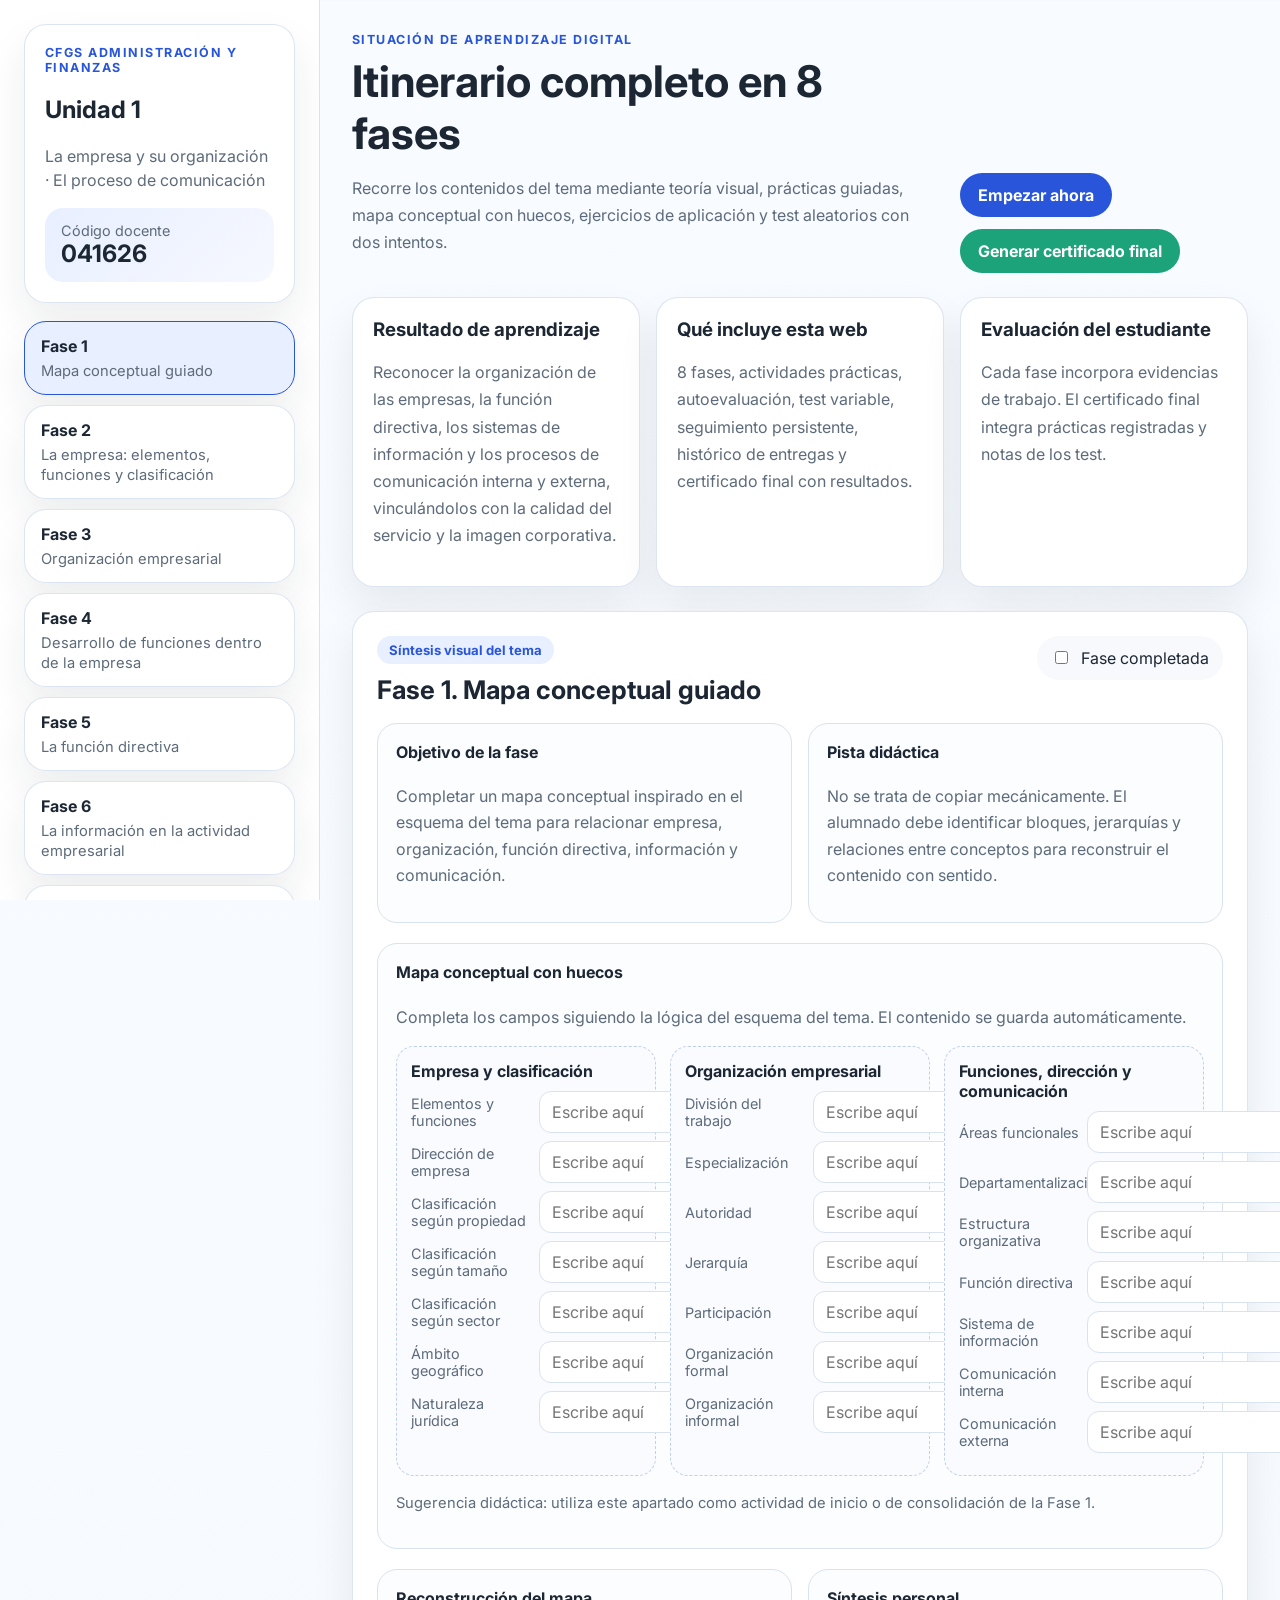
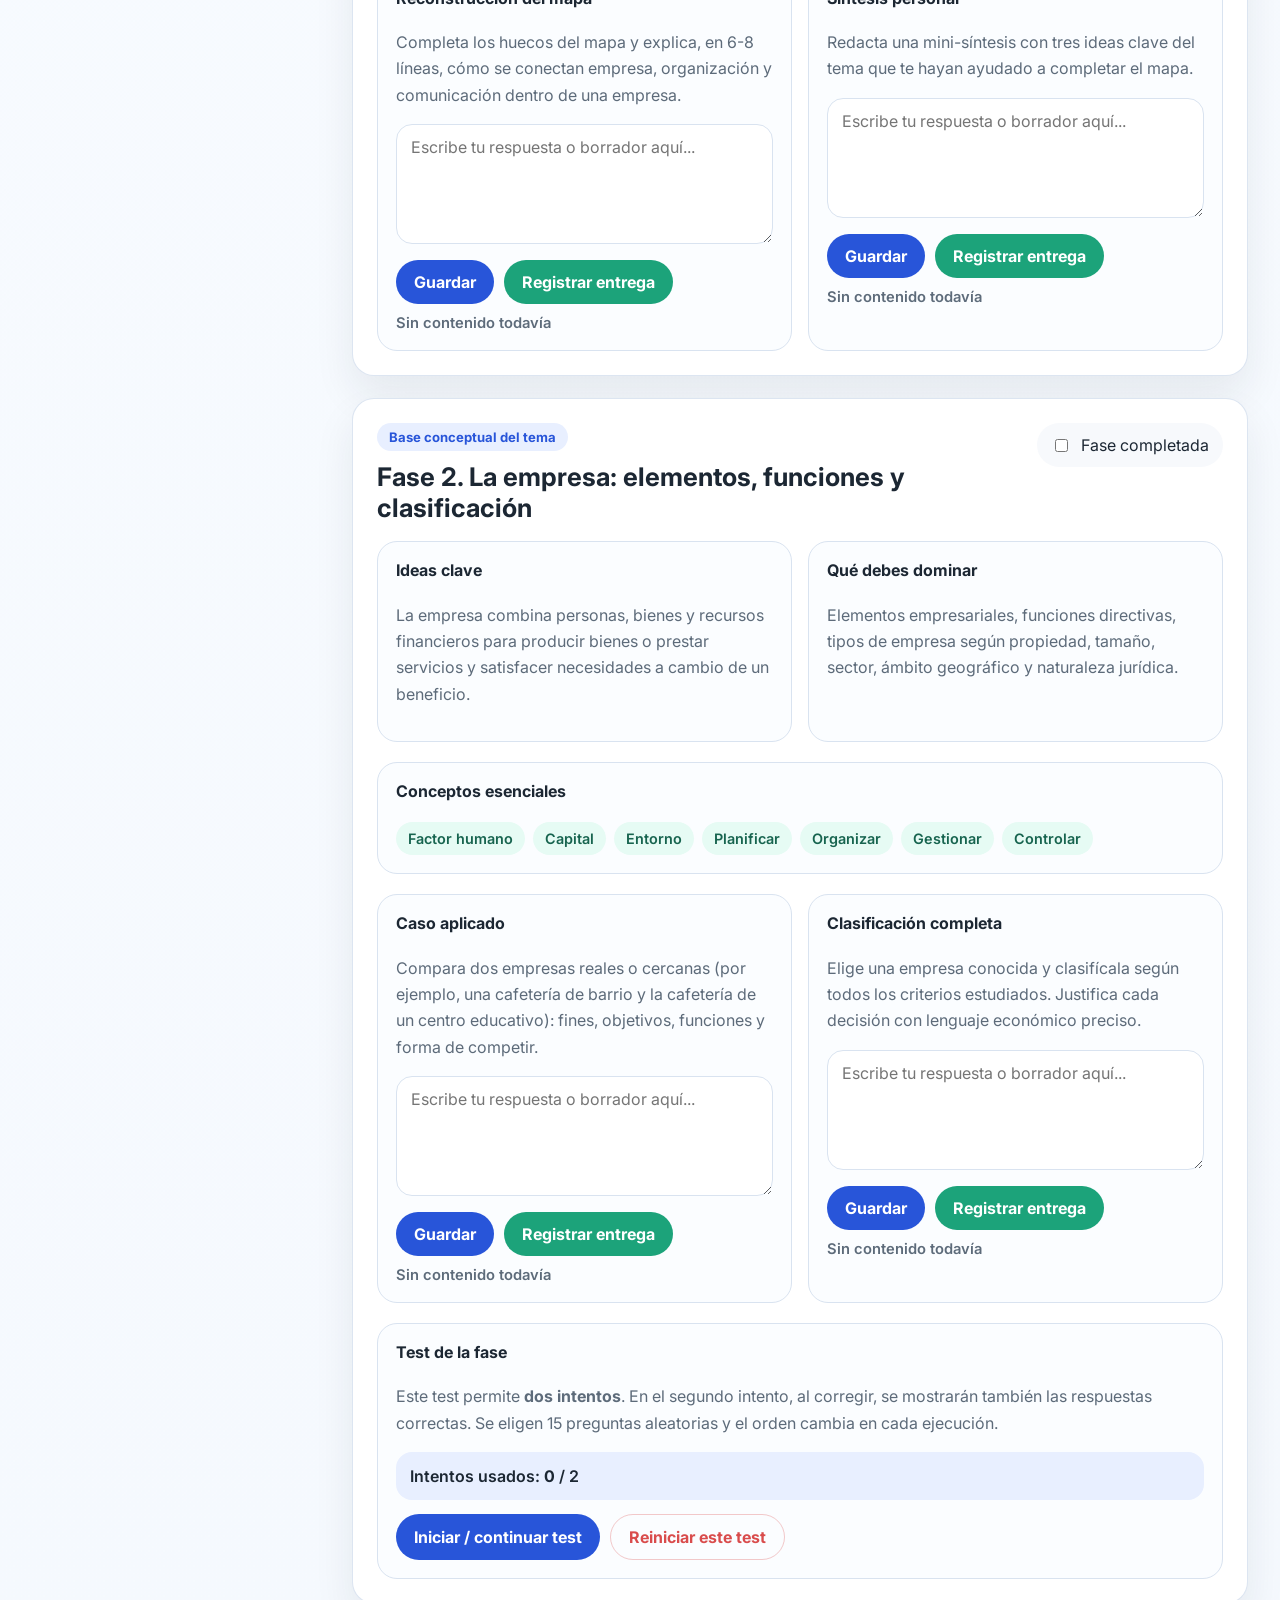
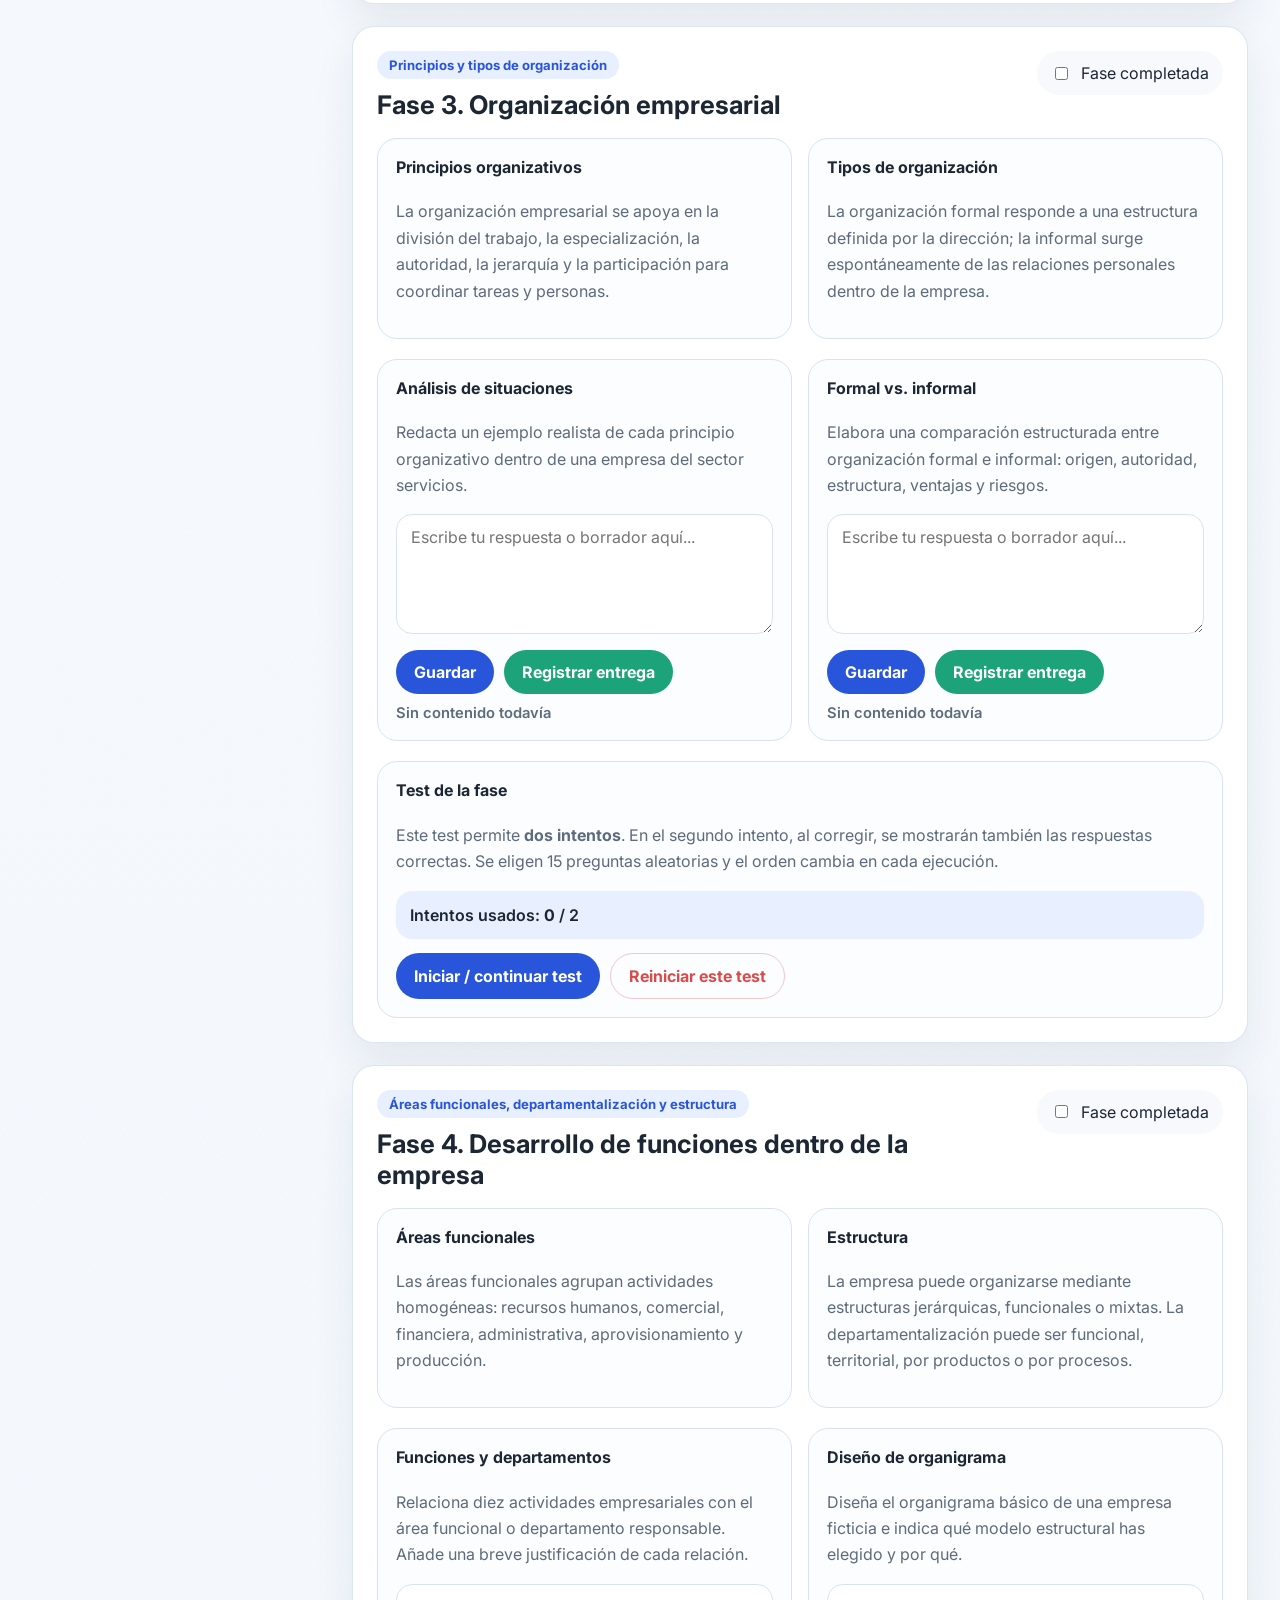
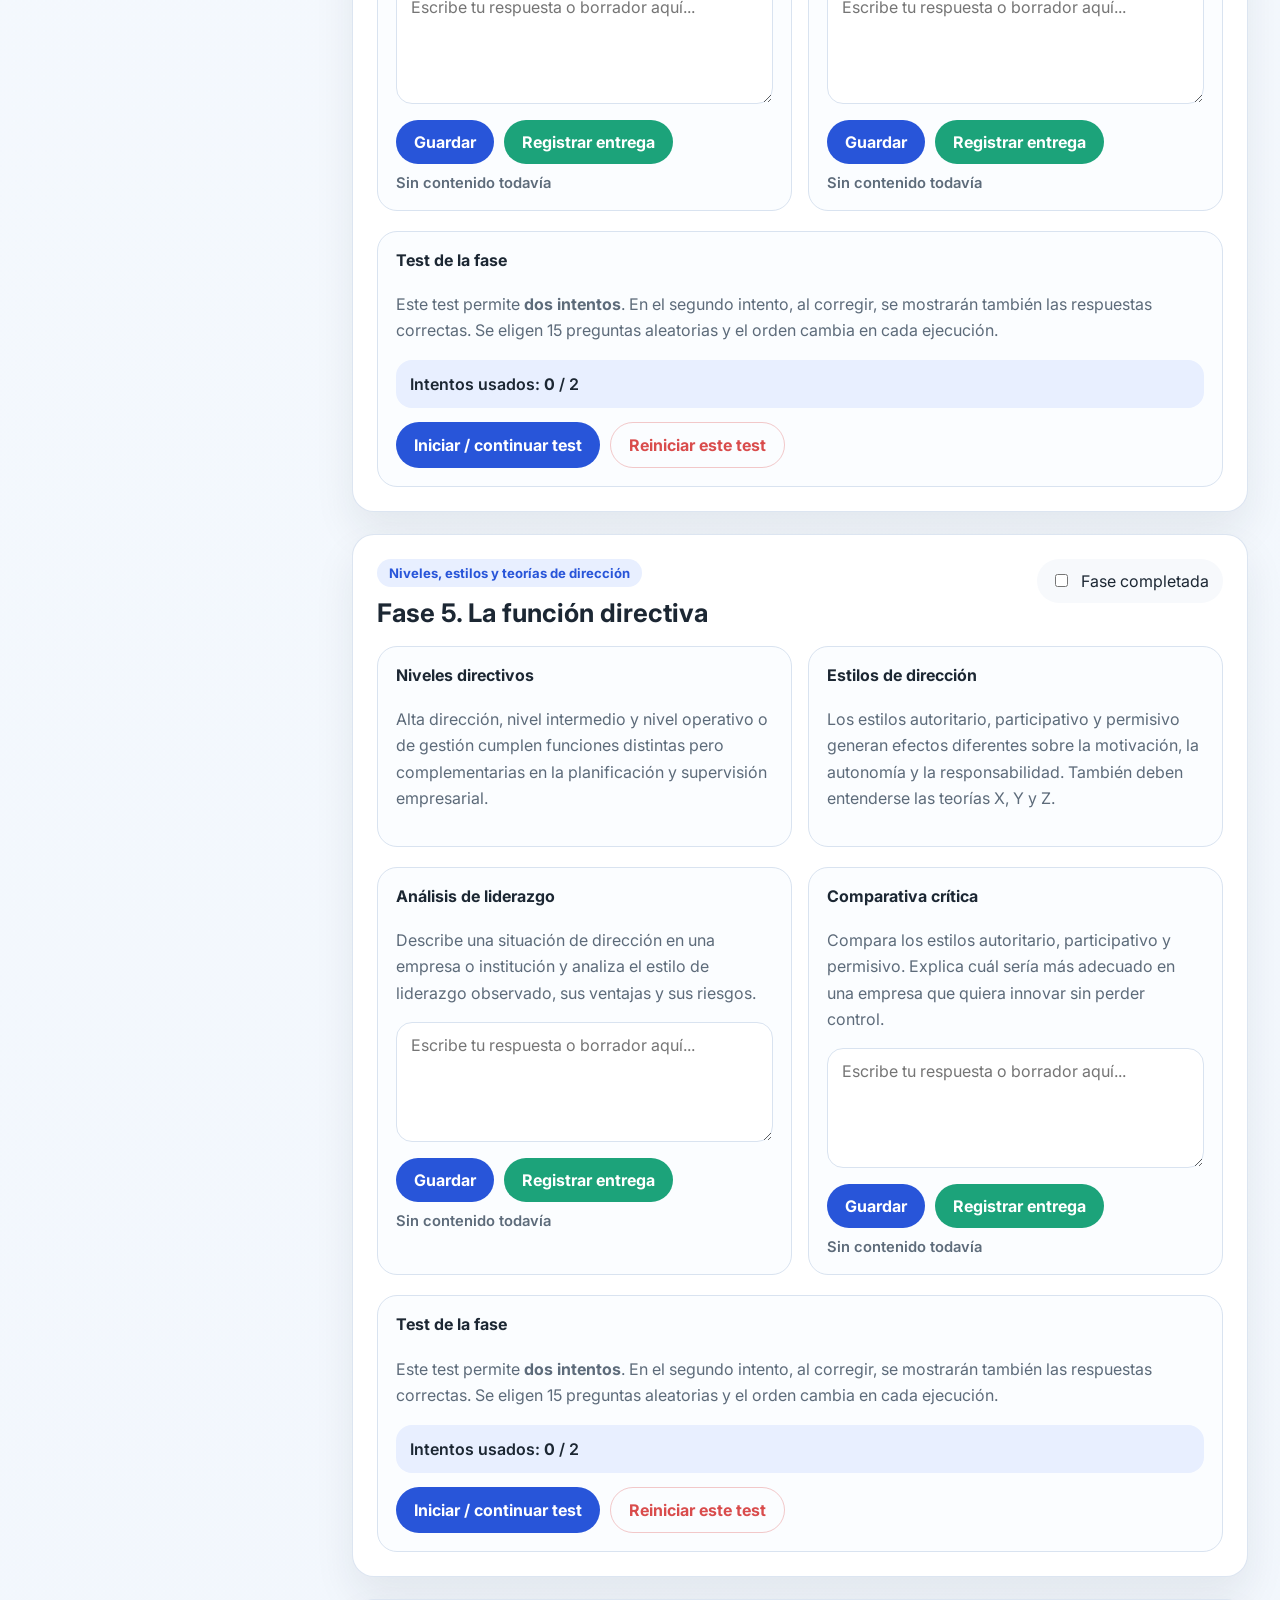
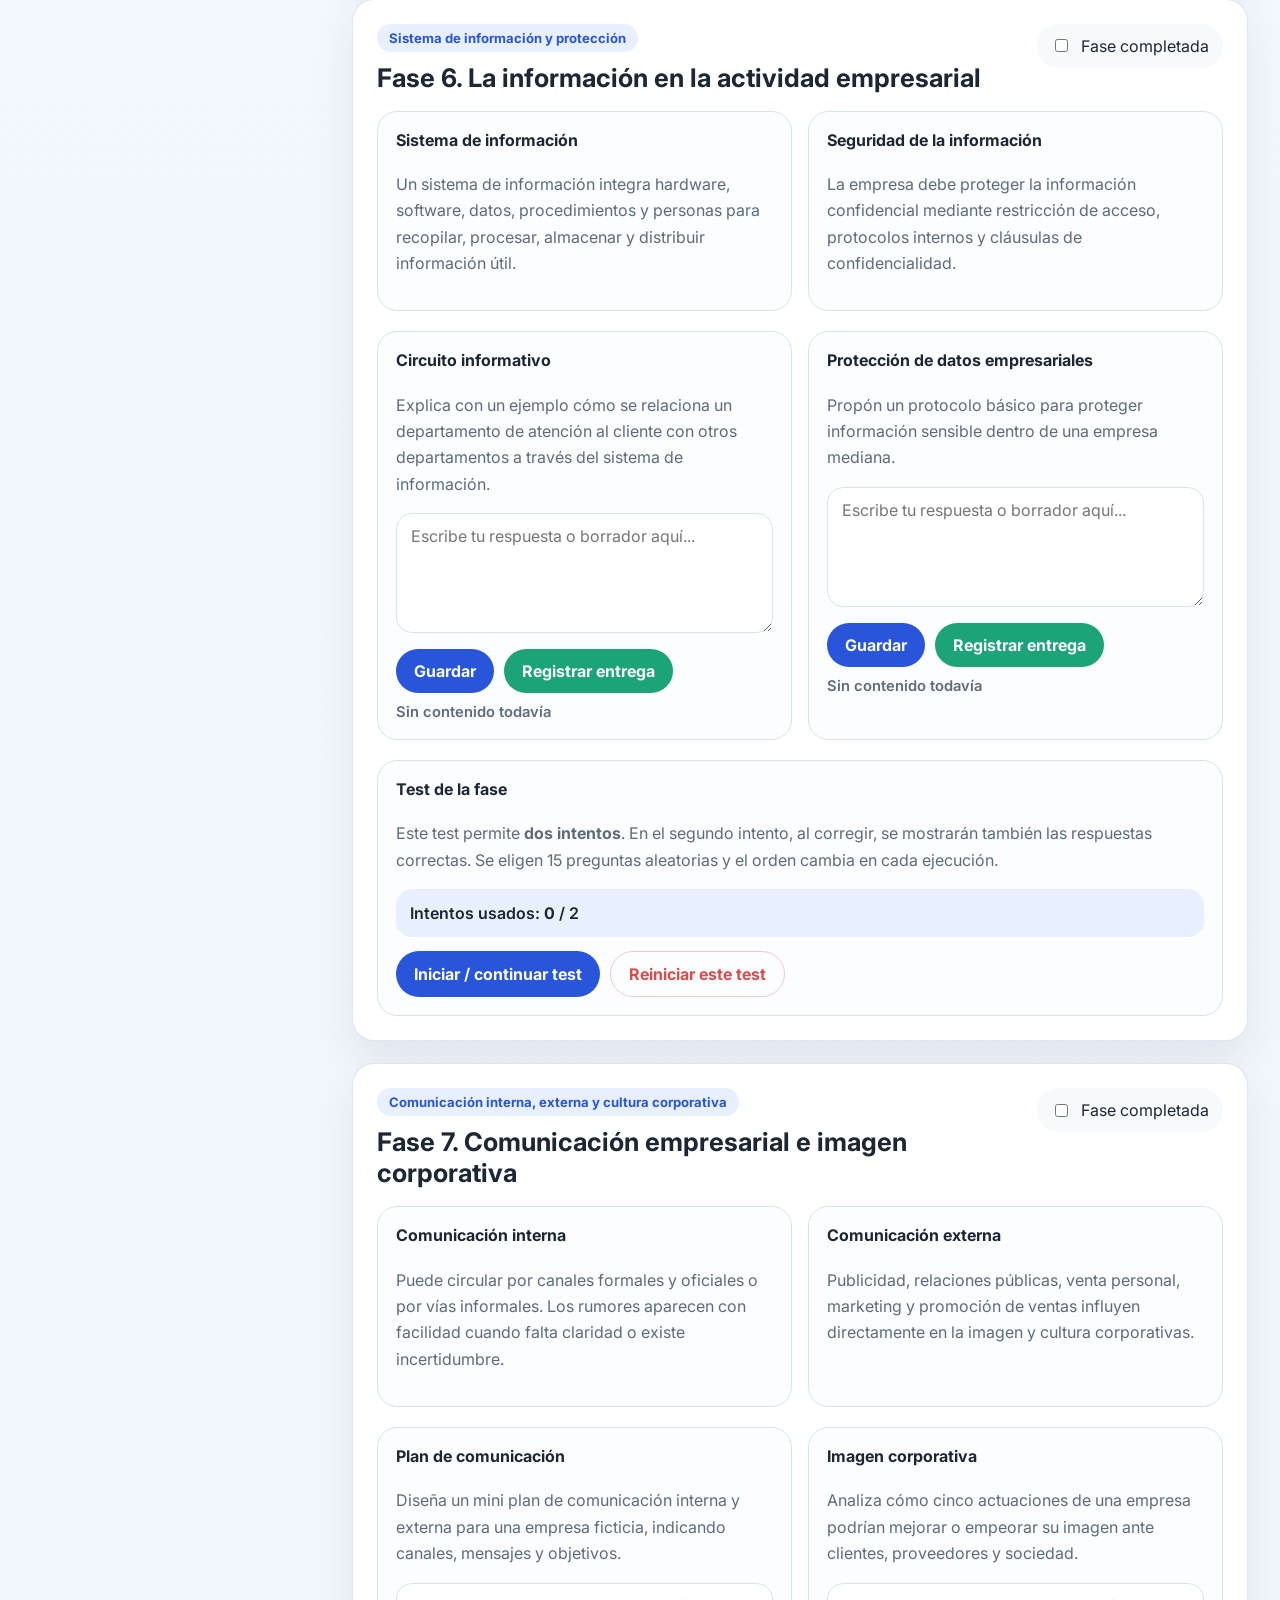
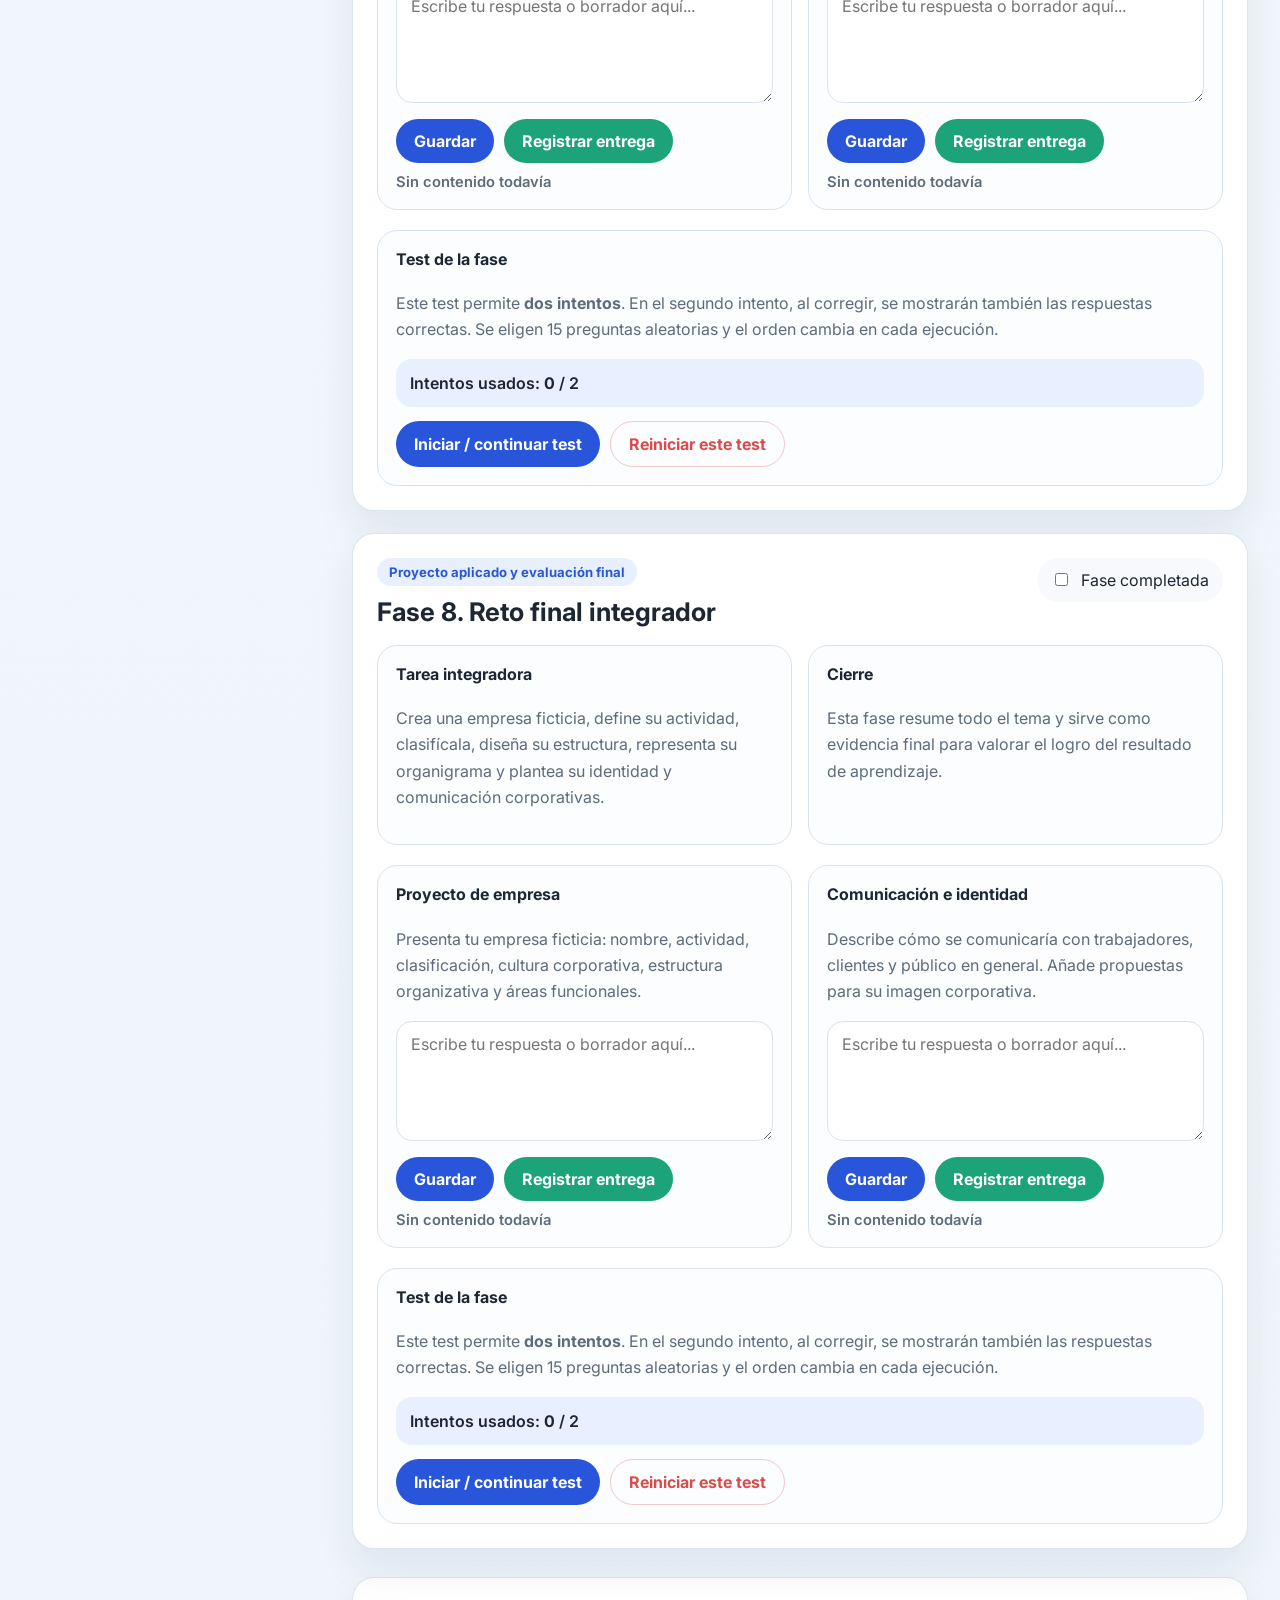
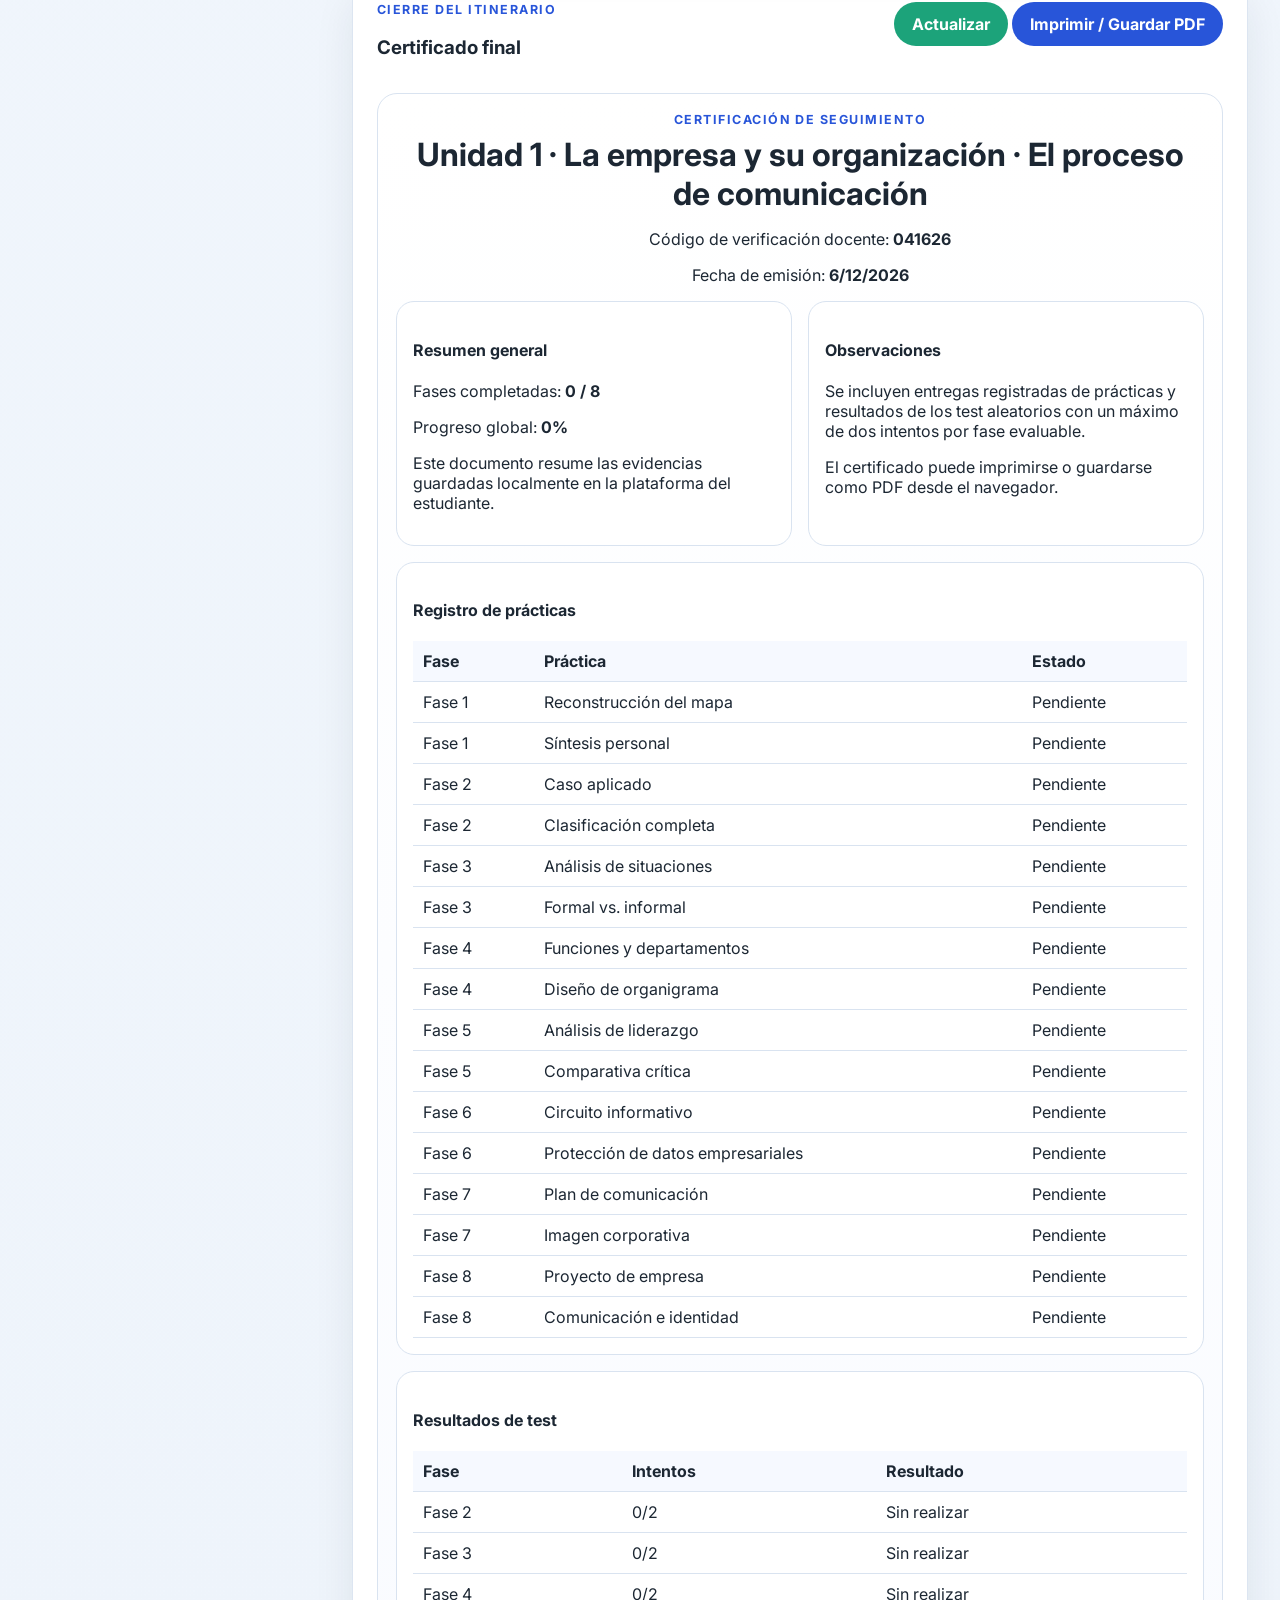
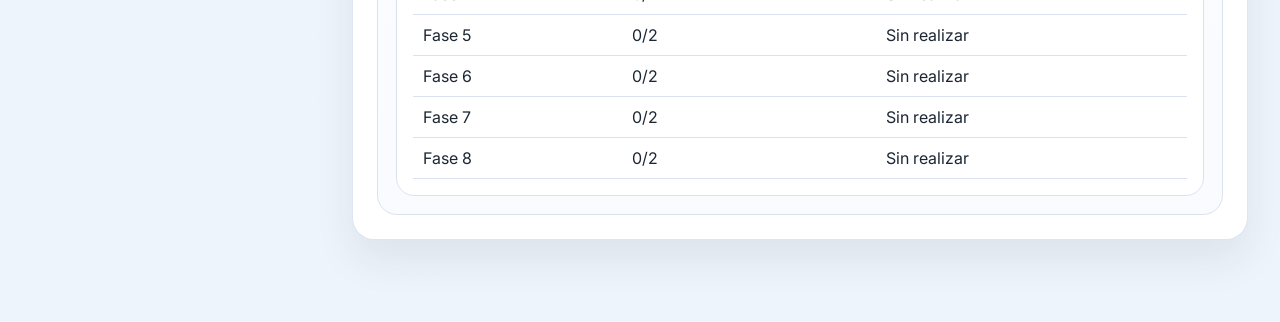
==== index.html @ bbf276c8 "Add files via upload" ====
<!DOCTYPE html>
<html lang="es">
<head>
  <meta charset="UTF-8" />
  <meta name="viewport" content="width=device-width, initial-scale=1.0" />
  <title>Unidad 1 · La empresa y su organización · El proceso de comunicación</title>
  <link rel="preconnect" href="https://fonts.googleapis.com">
  <link rel="preconnect" href="https://fonts.gstatic.com" crossorigin>
  <link href="https://fonts.googleapis.com/css2?family=Inter:wght@400;500;600;700;800&display=swap" rel="stylesheet">
  <link rel="stylesheet" href="styles.css" />
</head>
<body>
  <div class="app-shell">
    <aside class="sidebar">
      <div class="brand-card">
        <p class="eyebrow">CFGS Administración y Finanzas</p>
        <h1>Unidad 1</h1>
        <p class="brand-subtitle">La empresa y su organización · El proceso de comunicación</p>
        <div class="code-box">
          <span>Código docente</span>
          <strong id="teacherCode">041626</strong>
        </div>
      </div>

      <nav class="phase-nav" id="phaseNav"></nav>

      <section class="mini-panel">
        <h3>Seguimiento</h3>
        <div class="progress-ring-wrap">
          <div class="progress-ring" id="globalProgressText">0%</div>
        </div>
        <p class="small">Tu progreso se guarda automáticamente aunque cierres la página.</p>
        <button class="ghost-btn" id="resetProgressBtn">Reiniciar progreso</button>
      </section>
    </aside>

    <main class="main-content">
      <header class="hero">
        <div>
          <p class="eyebrow">Situación de aprendizaje digital</p>
          <h2>Itinerario completo en 8 fases</h2>
          <p class="hero-text">
            Recorre los contenidos del tema mediante teoría visual, prácticas guiadas, mapa conceptual con huecos,
            ejercicios de aplicación y test aleatorios con dos intentos.
          </p>
        </div>
        <div class="hero-actions">
          <button class="primary-btn" data-scroll="fase-1">Empezar ahora</button>
          <button class="secondary-btn" id="certificateBtn">Generar certificado final</button>
        </div>
      </header>

      <section class="info-grid">
        <article class="info-card">
          <h3>Resultado de aprendizaje</h3>
          <p>
            Reconocer la organización de las empresas, la función directiva, los sistemas de información y los procesos
            de comunicación interna y externa, vinculándolos con la calidad del servicio y la imagen corporativa.
          </p>
        </article>
        <article class="info-card">
          <h3>Qué incluye esta web</h3>
          <p>
            8 fases, actividades prácticas, autoevaluación, test variable, seguimiento persistente, histórico de entregas y
            certificado final con resultados.
          </p>
        </article>
        <article class="info-card">
          <h3>Evaluación del estudiante</h3>
          <p>
            Cada fase incorpora evidencias de trabajo. El certificado final integra prácticas registradas y notas de los test.
          </p>
        </article>
      </section>

      <div id="phasesContainer"></div>

      <section class="certificate-panel" id="certificatePanel">
        <div class="panel-head">
          <div>
            <p class="eyebrow">Cierre del itinerario</p>
            <h3>Certificado final</h3>
          </div>
          <div class="panel-actions">
            <button class="secondary-btn" id="refreshCertificateBtn">Actualizar</button>
            <button class="primary-btn" id="printCertificateBtn">Imprimir / Guardar PDF</button>
          </div>
        </div>
        <div class="certificate-sheet" id="certificateSheet"></div>
      </section>
    </main>
  </div>

  <template id="phaseTemplate">
    <section class="phase-section">
      <div class="phase-header">
        <div>
          <p class="phase-kicker"></p>
          <h3></h3>
        </div>
        <label class="check-chip">
          <input type="checkbox" class="phase-complete-checkbox" />
          <span>Fase completada</span>
        </label>
      </div>
      <div class="phase-body"></div>
    </section>
  </template>

  <script src="data.js"></script>
  <script src="script.js"></script>
</body>
</html>
---- styles.css ----
:root {
  --bg: #f4f7fb;
  --surface: #ffffff;
  --surface-2: #eef4ff;
  --text: #1c2733;
  --muted: #5d6b7a;
  --line: #d9e3f0;
  --primary: #2855d9;
  --primary-soft: #e8efff;
  --accent: #1ca37a;
  --accent-soft: #e6fbf4;
  --warning: #f0a43a;
  --danger: #d94c4c;
  --shadow: 0 20px 40px rgba(28, 39, 51, 0.08);
  --radius: 22px;
}

* { box-sizing: border-box; }
html { scroll-behavior: smooth; }
body {
  margin: 0;
  font-family: 'Inter', system-ui, sans-serif;
  background: linear-gradient(180deg, #f8fbff 0%, #eef4fb 100%);
  color: var(--text);
}
button, input, textarea, select { font: inherit; }

.app-shell {
  display: grid;
  grid-template-columns: 320px minmax(0, 1fr);
  min-height: 100vh;
}

.sidebar {
  position: sticky;
  top: 0;
  height: 100vh;
  overflow: auto;
  padding: 24px;
  border-right: 1px solid var(--line);
  background: rgba(255,255,255,0.9);
  backdrop-filter: blur(14px);
}

.brand-card, .mini-panel, .phase-link, .info-card, .phase-section, .certificate-panel {
  background: var(--surface);
  border: 1px solid rgba(217,227,240,0.9);
  border-radius: var(--radius);
  box-shadow: var(--shadow);
}

.brand-card, .mini-panel { padding: 20px; }
.brand-subtitle { color: var(--muted); line-height: 1.5; }
.eyebrow {
  margin: 0 0 8px;
  font-size: .78rem;
  text-transform: uppercase;
  letter-spacing: .12em;
  font-weight: 700;
  color: var(--primary);
}
.code-box {
  margin-top: 16px;
  padding: 14px 16px;
  border-radius: 18px;
  background: linear-gradient(135deg, var(--primary-soft), #f6f8ff);
}
.code-box span { display: block; color: var(--muted); font-size: .9rem; }
.code-box strong { font-size: 1.5rem; }

.phase-nav { margin: 18px 0; display: grid; gap: 10px; }
.phase-link {
  display: block;
  text-decoration: none;
  color: inherit;
  padding: 14px 16px;
}
.phase-link strong { display: block; margin-bottom: 4px; }
.phase-link span { color: var(--muted); font-size: .92rem; }
.phase-link.active { border-color: var(--primary); background: var(--primary-soft); }
.phase-link.done { outline: 2px solid rgba(28,163,122,.25); }

.progress-ring-wrap { display: flex; justify-content: center; margin: 14px 0; }
.progress-ring {
  width: 116px;
  height: 116px;
  border-radius: 50%;
  display: grid;
  place-items: center;
  font-size: 1.45rem;
  font-weight: 800;
  color: var(--primary);
  background: conic-gradient(var(--primary) 0%, var(--primary-soft) 0%);
}
.small { color: var(--muted); font-size: .9rem; line-height: 1.5; }

.main-content { padding: 32px; }
.hero {
  display: flex;
  justify-content: space-between;
  gap: 24px;
  align-items: end;
  margin-bottom: 24px;
}
.hero h2 { font-size: clamp(2rem, 3.4vw, 3.25rem); margin: 0 0 12px; }
.hero-text { color: var(--muted); max-width: 780px; line-height: 1.7; }
.hero-actions { display: flex; gap: 12px; flex-wrap: wrap; }
.primary-btn, .secondary-btn, .ghost-btn {
  border: none;
  border-radius: 999px;
  padding: 12px 18px;
  cursor: pointer;
  font-weight: 700;
}
.primary-btn { background: var(--primary); color: white; }
.secondary-btn { background: var(--accent); color: white; }
.ghost-btn { background: transparent; color: var(--danger); border: 1px solid rgba(217,76,76,.3); }

.info-grid {
  display: grid;
  grid-template-columns: repeat(3, minmax(0,1fr));
  gap: 16px;
  margin-bottom: 24px;
}
.info-card { padding: 20px; }
.info-card h3 { margin-top: 0; }
.info-card p { color: var(--muted); line-height: 1.7; }

#phasesContainer { display: grid; gap: 22px; }
.phase-section { padding: 24px; scroll-margin-top: 20px; }
.phase-header {
  display: flex;
  justify-content: space-between;
  gap: 18px;
  align-items: start;
  margin-bottom: 18px;
}
.phase-kicker {
  display: inline-flex;
  margin: 0 0 10px;
  padding: 6px 12px;
  border-radius: 999px;
  background: var(--primary-soft);
  color: var(--primary);
  font-size: .82rem;
  font-weight: 700;
}
.phase-header h3 { margin: 0; font-size: 1.6rem; }
.check-chip {
  white-space: nowrap;
  display: inline-flex;
  align-items: center;
  gap: 10px;
  padding: 12px 14px;
  border-radius: 999px;
  background: #f7f9fc;
}
.phase-body { display: grid; gap: 20px; }

.card-grid { display: grid; grid-template-columns: repeat(2, minmax(0,1fr)); gap: 16px; }
.content-card, .task-card, .test-card, .map-card, .practice-status, .certificate-sheet {
  border: 1px solid var(--line);
  border-radius: 20px;
  padding: 18px;
  background: #fbfdff;
}
.content-card h4, .task-card h4, .test-card h4, .map-card h4 { margin-top: 0; }
.content-card p, .task-card p, .test-card p, .map-card p, .task-card li { color: var(--muted); line-height: 1.65; }
.task-card textarea, .student-input, .student-select {
  width: 100%;
  border: 1px solid var(--line);
  border-radius: 16px;
  padding: 12px 14px;
  background: white;
  min-height: 120px;
}
.task-card textarea.short { min-height: 70px; }
.student-input { min-height: auto; }
.inline-actions { display: flex; gap: 10px; flex-wrap: wrap; margin-top: 12px; }
.status-text { font-size: .92rem; font-weight: 600; }
.status-text.saved { color: var(--accent); }
.status-text.pending { color: var(--warning); }
.status-text.empty { color: var(--muted); }

.map-layout {
  display: grid;
  grid-template-columns: repeat(3, minmax(0,1fr));
  gap: 14px;
}
.map-column {
  border: 1px dashed #bfd0ea;
  border-radius: 18px;
  padding: 14px;
  background: #f9fbff;
}
.map-column h5 { margin: 0 0 10px; font-size: 1rem; }
.blank-row { display: flex; gap: 8px; margin-bottom: 8px; align-items: center; }
.blank-row label { min-width: 120px; font-size: .9rem; color: var(--muted); }
.blank-row input {
  flex: 1;
  border: 1px solid var(--line);
  border-radius: 12px;
  padding: 10px 12px;
}
.map-note { font-size: .92rem; color: var(--muted); }

.badge-list { display: flex; gap: 8px; flex-wrap: wrap; }
.badge {
  display: inline-flex;
  padding: 8px 12px;
  border-radius: 999px;
  background: var(--accent-soft);
  color: #17644f;
  font-weight: 600;
  font-size: .9rem;
}

.quiz-question {
  border-top: 1px solid var(--line);
  padding-top: 16px;
  margin-top: 16px;
}
.quiz-question:first-child { border-top: none; padding-top: 0; margin-top: 0; }
.quiz-options { display: grid; gap: 8px; margin-top: 10px; }
.quiz-option {
  display: flex;
  gap: 10px;
  align-items: start;
  padding: 12px;
  border-radius: 14px;
  background: white;
  border: 1px solid var(--line);
}
.quiz-option.correct-reveal { border-color: rgba(28,163,122,.5); background: var(--accent-soft); }
.quiz-option.user-wrong { border-color: rgba(217,76,76,.35); background: rgba(217,76,76,.06); }
.quiz-summary {
  padding: 14px;
  border-radius: 16px;
  background: var(--primary-soft);
  color: var(--text);
  font-weight: 600;
}

.practice-status-grid {
  display: grid;
  grid-template-columns: repeat(2, minmax(0,1fr));
  gap: 16px;
}
.practice-status ul { padding-left: 18px; }

.panel-head {
  display: flex;
  justify-content: space-between;
  align-items: start;
  gap: 14px;
  margin-bottom: 16px;
}
.certificate-panel { padding: 24px; margin: 28px 0 50px; }
.certificate-sheet {
  background: linear-gradient(180deg, #fff 0%, #f9fbff 100%);
  min-height: 400px;
}
.certificate-title { text-align: center; margin-bottom: 14px; }
.certificate-title h2 { margin: 8px 0; font-size: 2rem; }
.certificate-grid { display: grid; grid-template-columns: repeat(2, minmax(0,1fr)); gap: 16px; }
.certificate-block { border: 1px solid var(--line); border-radius: 18px; padding: 16px; background: white; }
.table-like { width: 100%; border-collapse: collapse; }
.table-like td, .table-like th { padding: 10px; border-bottom: 1px solid var(--line); text-align: left; }
.table-like th { background: #f6f9ff; }

@media (max-width: 1100px) {
  .app-shell { grid-template-columns: 1fr; }
  .sidebar { position: static; height: auto; border-right: none; border-bottom: 1px solid var(--line); }
  .info-grid, .card-grid, .map-layout, .practice-status-grid, .certificate-grid { grid-template-columns: 1fr; }
  .hero { flex-direction: column; align-items: start; }
}

@media print {
  body { background: white; }
  .sidebar, .hero, .info-grid, #phasesContainer, .panel-head { display: none !important; }
  .main-content { padding: 0; }
  .certificate-panel { border: none; box-shadow: none; margin: 0; padding: 0; }
  .certificate-sheet { border: none; box-shadow: none; }
}
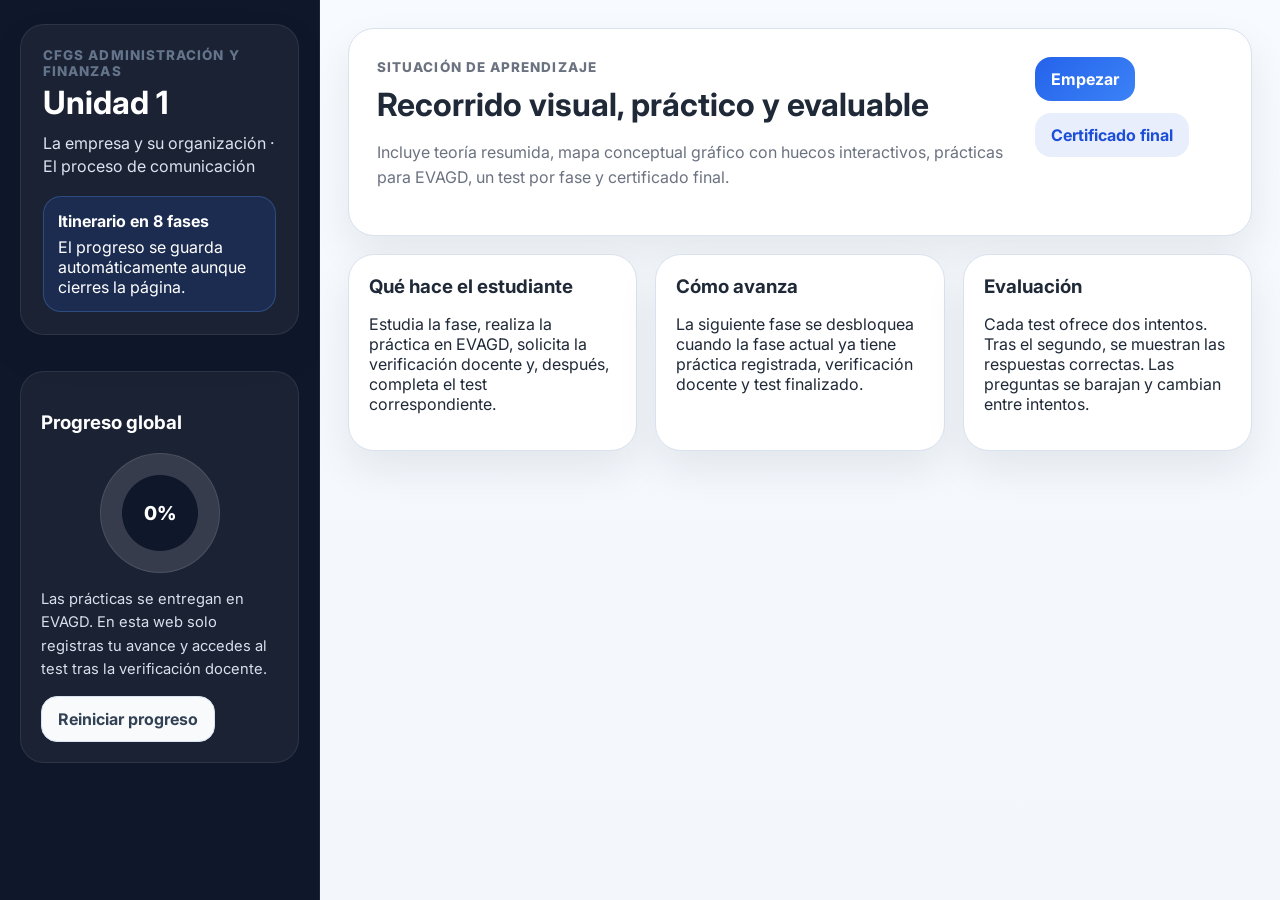
==== commit 5a09f6c4: "Add files via upload" ====
--- a/index.html
+++ b/index.html
@@ -1,113 +1,97 @@
 <!DOCTYPE html>
 <html lang="es">
 <head>
-  <meta charset="UTF-8" />
-  <meta name="viewport" content="width=device-width, initial-scale=1.0" />
-  <title>Unidad 1 · La empresa y su organización · El proceso de comunicación</title>
+  <meta charset="UTF-8">
+  <meta name="viewport" content="width=device-width, initial-scale=1.0">
+  <title>Unidad 1 · La empresa y su organización</title>
   <link rel="preconnect" href="https://fonts.googleapis.com">
   <link rel="preconnect" href="https://fonts.gstatic.com" crossorigin>
   <link href="https://fonts.googleapis.com/css2?family=Inter:wght@400;500;600;700;800&display=swap" rel="stylesheet">
-  <link rel="stylesheet" href="styles.css" />
+  <link rel="stylesheet" href="styles.css">
 </head>
 <body>
-  <div class="app-shell">
+  <div class="shell">
     <aside class="sidebar">
-      <div class="brand-card">
+      <div class="brand">
         <p class="eyebrow">CFGS Administración y Finanzas</p>
         <h1>Unidad 1</h1>
-        <p class="brand-subtitle">La empresa y su organización · El proceso de comunicación</p>
-        <div class="code-box">
-          <span>Código docente</span>
-          <strong id="teacherCode">041626</strong>
+        <p class="brand-sub">La empresa y su organización · El proceso de comunicación</p>
+        <div class="brand-note">
+          <strong>Itinerario en 8 fases</strong>
+          <span>El progreso se guarda automáticamente aunque cierres la página.</span>
         </div>
       </div>
 
-      <nav class="phase-nav" id="phaseNav"></nav>
+      <nav id="phaseNav" class="phase-nav"></nav>
 
-      <section class="mini-panel">
-        <h3>Seguimiento</h3>
-        <div class="progress-ring-wrap">
-          <div class="progress-ring" id="globalProgressText">0%</div>
-        </div>
-        <p class="small">Tu progreso se guarda automáticamente aunque cierres la página.</p>
-        <button class="ghost-btn" id="resetProgressBtn">Reiniciar progreso</button>
+      <section class="side-card">
+        <h3>Progreso global</h3>
+        <div class="big-progress" id="globalProgress">0%</div>
+        <p class="small">Las prácticas se entregan en EVAGD. En esta web solo registras tu avance y accedes al test tras la verificación docente.</p>
+        <button id="resetAll" class="ghost">Reiniciar progreso</button>
       </section>
     </aside>
 
-    <main class="main-content">
+    <main class="content">
       <header class="hero">
         <div>
-          <p class="eyebrow">Situación de aprendizaje digital</p>
-          <h2>Itinerario completo en 8 fases</h2>
-          <p class="hero-text">
-            Recorre los contenidos del tema mediante teoría visual, prácticas guiadas, mapa conceptual con huecos,
-            ejercicios de aplicación y test aleatorios con dos intentos.
-          </p>
+          <p class="eyebrow">Situación de aprendizaje</p>
+          <h2>Recorrido visual, práctico y evaluable</h2>
+          <p>Incluye teoría resumida, mapa conceptual gráfico con huecos interactivos, prácticas para EVAGD, un test por fase y certificado final.</p>
         </div>
         <div class="hero-actions">
-          <button class="primary-btn" data-scroll="fase-1">Empezar ahora</button>
-          <button class="secondary-btn" id="certificateBtn">Generar certificado final</button>
+          <button class="primary" data-scroll="#fase-1">Empezar</button>
+          <button class="secondary" id="showCertificate">Certificado final</button>
         </div>
       </header>
 
-      <section class="info-grid">
-        <article class="info-card">
-          <h3>Resultado de aprendizaje</h3>
-          <p>
-            Reconocer la organización de las empresas, la función directiva, los sistemas de información y los procesos
-            de comunicación interna y externa, vinculándolos con la calidad del servicio y la imagen corporativa.
-          </p>
+      <section class="summary-grid">
+        <article class="summary-card">
+          <h3>Qué hace el estudiante</h3>
+          <p>Estudia la fase, realiza la práctica en EVAGD, solicita la verificación docente y, después, completa el test correspondiente.</p>
         </article>
-        <article class="info-card">
-          <h3>Qué incluye esta web</h3>
-          <p>
-            8 fases, actividades prácticas, autoevaluación, test variable, seguimiento persistente, histórico de entregas y
-            certificado final con resultados.
-          </p>
+        <article class="summary-card">
+          <h3>Cómo avanza</h3>
+          <p>La siguiente fase se desbloquea cuando la fase actual ya tiene práctica registrada, verificación docente y test finalizado.</p>
         </article>
-        <article class="info-card">
-          <h3>Evaluación del estudiante</h3>
-          <p>
-            Cada fase incorpora evidencias de trabajo. El certificado final integra prácticas registradas y notas de los test.
-          </p>
+        <article class="summary-card">
+          <h3>Evaluación</h3>
+          <p>Cada test ofrece dos intentos. Tras el segundo, se muestran las respuestas correctas. Las preguntas se barajan y cambian entre intentos.</p>
         </article>
       </section>
 
       <div id="phasesContainer"></div>
 
-      <section class="certificate-panel" id="certificatePanel">
-        <div class="panel-head">
+      <section id="certificateSection" class="certificate hidden">
+        <div class="section-head">
           <div>
-            <p class="eyebrow">Cierre del itinerario</p>
-            <h3>Certificado final</h3>
+            <p class="eyebrow">Cierre de la unidad</p>
+            <h3>Certificado final del itinerario</h3>
           </div>
-          <div class="panel-actions">
-            <button class="secondary-btn" id="refreshCertificateBtn">Actualizar</button>
-            <button class="primary-btn" id="printCertificateBtn">Imprimir / Guardar PDF</button>
+          <div class="hero-actions">
+            <button class="secondary" id="refreshCertificate">Actualizar</button>
+            <button class="primary" id="printCertificate">Imprimir / Guardar PDF</button>
           </div>
         </div>
-        <div class="certificate-sheet" id="certificateSheet"></div>
+        <div id="certificateSheet" class="certificate-sheet"></div>
       </section>
     </main>
   </div>
 
-  <template id="phaseTemplate">
-    <section class="phase-section">
-      <div class="phase-header">
-        <div>
-          <p class="phase-kicker"></p>
-          <h3></h3>
-        </div>
-        <label class="check-chip">
-          <input type="checkbox" class="phase-complete-checkbox" />
-          <span>Fase completada</span>
-        </label>
+  <dialog id="verifyDialog">
+    <form method="dialog" class="dialog-card" id="verifyForm">
+      <h3>Verificación docente</h3>
+      <p>Introduce el código facilitado por el docente para desbloquear el test de esta fase. El código no se muestra en la web.</p>
+      <input type="password" id="teacherCodeInput" autocomplete="off" placeholder="Código de verificación">
+      <div class="dialog-actions">
+        <button value="cancel" class="ghost">Cancelar</button>
+        <button id="confirmVerify" value="default" class="primary">Verificar</button>
       </div>
-      <div class="phase-body"></div>
-    </section>
-  </template>
+      <p id="verifyMsg" class="verify-msg"></p>
+    </form>
+  </dialog>
 
-  <script src="data.js"></script>
+  <script src="app-data.js"></script>
   <script src="script.js"></script>
 </body>
 </html>
--- a/styles.css
+++ b/styles.css
@@ -1,284 +1,133 @@
-:root {
-  --bg: #f4f7fb;
-  --surface: #ffffff;
-  --surface-2: #eef4ff;
-  --text: #1c2733;
-  --muted: #5d6b7a;
-  --line: #d9e3f0;
-  --primary: #2855d9;
-  --primary-soft: #e8efff;
-  --accent: #1ca37a;
-  --accent-soft: #e6fbf4;
-  --warning: #f0a43a;
-  --danger: #d94c4c;
-  --shadow: 0 20px 40px rgba(28, 39, 51, 0.08);
-  --radius: 22px;
+
+:root{
+  --bg:#f4f7fb;
+  --panel:#ffffff;
+  --ink:#1f2937;
+  --muted:#6b7280;
+  --line:#d9e2ef;
+  --accent:#2563eb;
+  --accent-soft:#dbeafe;
+  --ok:#047857;
+  --warn:#d97706;
+  --pink:#ec4899;
+  --shadow:0 18px 40px rgba(15,23,42,.08);
 }
-
-* { box-sizing: border-box; }
-html { scroll-behavior: smooth; }
-body {
-  margin: 0;
-  font-family: 'Inter', system-ui, sans-serif;
-  background: linear-gradient(180deg, #f8fbff 0%, #eef4fb 100%);
-  color: var(--text);
+*{box-sizing:border-box}
+html{scroll-behavior:smooth}
+body{
+  margin:0;
+  font-family:Inter,system-ui,sans-serif;
+  background:linear-gradient(180deg,#f7fbff 0,#f3f6fb 100%);
+  color:var(--ink);
 }
-button, input, textarea, select { font: inherit; }
-
-.app-shell {
-  display: grid;
-  grid-template-columns: 320px minmax(0, 1fr);
-  min-height: 100vh;
+button,input,textarea{font:inherit}
+.shell{display:grid;grid-template-columns:320px 1fr;min-height:100vh}
+.sidebar{
+  position:sticky;top:0;height:100vh;overflow:auto;
+  background:#0f172a;color:#fff;padding:24px 20px;border-right:1px solid rgba(255,255,255,.06)
 }
-
-.sidebar {
-  position: sticky;
-  top: 0;
-  height: 100vh;
-  overflow: auto;
-  padding: 24px;
-  border-right: 1px solid var(--line);
-  background: rgba(255,255,255,0.9);
-  backdrop-filter: blur(14px);
+.brand{background:rgba(255,255,255,.05);border:1px solid rgba(255,255,255,.08);border-radius:24px;padding:22px;box-shadow:var(--shadow)}
+.brand h1{margin:4px 0 10px;font-size:2rem}
+.brand-sub{margin:0 0 18px;color:#dbe4f0;line-height:1.45}
+.brand-note{display:grid;gap:6px;background:rgba(37,99,235,.16);border:1px solid rgba(96,165,250,.26);border-radius:18px;padding:14px}
+.phase-nav{display:grid;gap:10px;margin:18px 0}
+.phase-link{
+  display:flex;gap:12px;align-items:flex-start;text-decoration:none;color:#e5edf8;
+  padding:12px 14px;border-radius:16px;border:1px solid rgba(255,255,255,.08);background:rgba(255,255,255,.03)
 }
-
-.brand-card, .mini-panel, .phase-link, .info-card, .phase-section, .certificate-panel {
-  background: var(--surface);
-  border: 1px solid rgba(217,227,240,0.9);
-  border-radius: var(--radius);
-  box-shadow: var(--shadow);
+.phase-link strong{display:block;font-size:.92rem}
+.phase-link span{font-size:.9rem;color:#cdd7e5}
+.phase-link.active{background:rgba(37,99,235,.24);border-color:rgba(96,165,250,.4)}
+.phase-link.done{box-shadow:inset 0 0 0 1px rgba(16,185,129,.45)}
+.side-card{margin-top:18px;background:rgba(255,255,255,.05);border:1px solid rgba(255,255,255,.08);border-radius:24px;padding:20px}
+.big-progress{
+  width:120px;height:120px;border-radius:999px;background:radial-gradient(circle at center,#0f172a 45%,transparent 46%),conic-gradient(#60a5fa 0,var(--p,0%),rgba(255,255,255,.12) 0);
+  display:grid;place-items:center;border:1px solid rgba(255,255,255,.1);margin:14px auto 10px;font-weight:800;font-size:1.2rem
 }
-
-.brand-card, .mini-panel { padding: 20px; }
-.brand-subtitle { color: var(--muted); line-height: 1.5; }
-.eyebrow {
-  margin: 0 0 8px;
-  font-size: .78rem;
-  text-transform: uppercase;
-  letter-spacing: .12em;
-  font-weight: 700;
-  color: var(--primary);
+.content{padding:28px}
+.hero,.summary-card,.phase-card,.certificate,.test-box,.practice-card,.theory-card,.lock-card,.map-card{
+  background:var(--panel);border:1px solid var(--line);border-radius:26px;box-shadow:var(--shadow)
 }
-.code-box {
-  margin-top: 16px;
-  padding: 14px 16px;
-  border-radius: 18px;
-  background: linear-gradient(135deg, var(--primary-soft), #f6f8ff);
+.hero{padding:28px;display:flex;justify-content:space-between;gap:24px;align-items:flex-start}
+.hero h2{margin:6px 0 8px;font-size:2rem}
+.hero p{max-width:900px;color:var(--muted);line-height:1.6}
+.hero-actions{display:flex;gap:12px;flex-wrap:wrap}
+.summary-grid,.theory-grid,.two-col{display:grid;gap:18px}
+.summary-grid{grid-template-columns:repeat(3,minmax(0,1fr));margin:18px 0 24px}
+.summary-card{padding:20px}
+.summary-card h3{margin:0 0 10px}
+#phasesContainer{display:grid;gap:24px}
+.phase-card{padding:24px}
+.phase-top{display:flex;justify-content:space-between;gap:24px;align-items:flex-start;margin-bottom:18px}
+.phase-title h3{margin:6px 0 8px;font-size:1.4rem}
+.phase-title p{margin:0;color:var(--muted);line-height:1.6}
+.phase-status{display:flex;gap:10px;flex-wrap:wrap}
+.chip{padding:8px 12px;border-radius:999px;background:#eef2ff;color:#3730a3;font-weight:600;font-size:.9rem}
+.chip.ok{background:#ecfdf5;color:#047857}
+.chip.warn{background:#fff7ed;color:#b45309}
+.phase-locked{opacity:.6}
+.theory-grid{grid-template-columns:repeat(3,minmax(0,1fr))}
+.theory-card{padding:18px}
+.theory-card h4,.practice-card h4,.test-box h4,.map-card h4{margin:0 0 8px}
+.badge-wrap{display:flex;flex-wrap:wrap;gap:8px;margin-top:14px}
+.badge{padding:8px 10px;border-radius:999px;background:#eff6ff;border:1px solid #bfdbfe;color:#1d4ed8;font-size:.88rem;font-weight:600}
+.practice-card,.lock-card,.test-box,.map-card{padding:20px}
+.practice-card p,.test-box p,.lock-card p,.map-card p{color:var(--muted);line-height:1.6}
+.practice-steps{margin:0;padding-left:18px;color:#334155;line-height:1.7}
+.textarea{width:100%;min-height:140px;border:1px solid var(--line);border-radius:18px;padding:14px 16px;background:#fbfdff;resize:vertical}
+.inline{display:flex;gap:12px;flex-wrap:wrap;align-items:center;margin-top:14px}
+.status-text{font-size:.92rem;font-weight:600;color:var(--muted)}
+.status-text.ok{color:var(--ok)}
+.status-text.warn{color:var(--warn)}
+.small{font-size:.92rem;line-height:1.6;color:#d8e0ec}
+.muted{color:var(--muted)}
+button{
+  border:none;border-radius:16px;padding:12px 16px;font-weight:700;cursor:pointer;
+  transition:transform .12s ease,opacity .12s ease
 }
-.code-box span { display: block; color: var(--muted); font-size: .9rem; }
-.code-box strong { font-size: 1.5rem; }
-
-.phase-nav { margin: 18px 0; display: grid; gap: 10px; }
-.phase-link {
-  display: block;
-  text-decoration: none;
-  color: inherit;
-  padding: 14px 16px;
+button:hover{transform:translateY(-1px)}
+button:disabled{opacity:.5;cursor:not-allowed;transform:none}
+.primary{background:linear-gradient(135deg,#2563eb,#3b82f6);color:#fff}
+.secondary{background:#e8eefc;color:#1d4ed8}
+.ghost{background:#f8fafc;border:1px solid var(--line);color:#334155}
+.lock-card{border-style:dashed;background:#f9fbff}
+.verify-row{display:flex;gap:12px;flex-wrap:wrap;align-items:center}
+.map-card{overflow:hidden}
+.map-scene{position:relative;overflow:auto;padding:12px;background:linear-gradient(180deg,#fff,#f8fbff);border:1px solid var(--line);border-radius:20px}
+.map-image{display:block;max-width:100%;min-width:1100px;height:auto}
+.map-input{
+  position:absolute;border:1px solid #fbbf24;background:rgba(255,255,255,.96);border-radius:10px;
+  padding:6px 8px;font-size:.84rem;box-shadow:0 6px 14px rgba(15,23,42,.08)
 }
-.phase-link strong { display: block; margin-bottom: 4px; }
-.phase-link span { color: var(--muted); font-size: .92rem; }
-.phase-link.active { border-color: var(--primary); background: var(--primary-soft); }
-.phase-link.done { outline: 2px solid rgba(28,163,122,.25); }
-
-.progress-ring-wrap { display: flex; justify-content: center; margin: 14px 0; }
-.progress-ring {
-  width: 116px;
-  height: 116px;
-  border-radius: 50%;
-  display: grid;
-  place-items: center;
-  font-size: 1.45rem;
-  font-weight: 800;
-  color: var(--primary);
-  background: conic-gradient(var(--primary) 0%, var(--primary-soft) 0%);
+.map-help{margin-top:12px;font-size:.92rem}
+.quiz-head{display:flex;justify-content:space-between;gap:16px;flex-wrap:wrap;align-items:center}
+.quiz-meta{font-size:.95rem;color:#334155;font-weight:600}
+.question{padding:16px 0;border-top:1px solid #edf2f7}
+.question:first-child{border-top:none}
+.options{display:grid;gap:10px;margin-top:10px}
+.option{
+  display:flex;gap:10px;align-items:flex-start;padding:12px 14px;border:1px solid var(--line);border-radius:16px;background:#fbfdff
 }
-.small { color: var(--muted); font-size: .9rem; line-height: 1.5; }
-
-.main-content { padding: 32px; }
-.hero {
-  display: flex;
-  justify-content: space-between;
-  gap: 24px;
-  align-items: end;
-  margin-bottom: 24px;
+.option.correct{border-color:#34d399;background:#ecfdf5}
+.option.incorrect{border-color:#fca5a5;background:#fff1f2}
+.result-box{margin-top:16px;padding:16px;border-radius:18px;background:#f8fbff;border:1px solid #dbeafe}
+.hidden{display:none}
+.certificate{padding:24px;margin-top:24px}
+.section-head{display:flex;justify-content:space-between;gap:18px;align-items:flex-start;margin-bottom:18px}
+.certificate-sheet{padding:26px;border-radius:22px;background:linear-gradient(180deg,#fff,#f8fbff);border:1px solid var(--line)}
+.table{width:100%;border-collapse:collapse;margin-top:12px}
+.table th,.table td{padding:12px 10px;border-bottom:1px solid #e5edf6;text-align:left;vertical-align:top}
+.eyebrow{margin:0;color:#64748b;font-size:.84rem;font-weight:800;text-transform:uppercase;letter-spacing:.08em}
+dialog{border:none;padding:0;background:transparent}
+dialog::backdrop{background:rgba(15,23,42,.42)}
+.dialog-card{width:min(92vw,440px);background:#fff;border-radius:24px;padding:24px;border:1px solid var(--line);box-shadow:var(--shadow)}
+.dialog-card h3{margin:0 0 8px}
+.dialog-card input{width:100%;padding:13px 14px;border-radius:16px;border:1px solid var(--line);margin-top:12px}
+.dialog-actions{display:flex;justify-content:flex-end;gap:10px;margin-top:16px}
+.verify-msg{min-height:1.4em;font-size:.92rem;color:#b45309}
+@media (max-width: 1080px){
+  .shell{grid-template-columns:1fr}
+  .sidebar{position:static;height:auto}
+  .summary-grid,.theory-grid{grid-template-columns:1fr}
+  .hero,.phase-top,.section-head{flex-direction:column}
 }
-.hero h2 { font-size: clamp(2rem, 3.4vw, 3.25rem); margin: 0 0 12px; }
-.hero-text { color: var(--muted); max-width: 780px; line-height: 1.7; }
-.hero-actions { display: flex; gap: 12px; flex-wrap: wrap; }
-.primary-btn, .secondary-btn, .ghost-btn {
-  border: none;
-  border-radius: 999px;
-  padding: 12px 18px;
-  cursor: pointer;
-  font-weight: 700;
-}
-.primary-btn { background: var(--primary); color: white; }
-.secondary-btn { background: var(--accent); color: white; }
-.ghost-btn { background: transparent; color: var(--danger); border: 1px solid rgba(217,76,76,.3); }
-
-.info-grid {
-  display: grid;
-  grid-template-columns: repeat(3, minmax(0,1fr));
-  gap: 16px;
-  margin-bottom: 24px;
-}
-.info-card { padding: 20px; }
-.info-card h3 { margin-top: 0; }
-.info-card p { color: var(--muted); line-height: 1.7; }
-
-#phasesContainer { display: grid; gap: 22px; }
-.phase-section { padding: 24px; scroll-margin-top: 20px; }
-.phase-header {
-  display: flex;
-  justify-content: space-between;
-  gap: 18px;
-  align-items: start;
-  margin-bottom: 18px;
-}
-.phase-kicker {
-  display: inline-flex;
-  margin: 0 0 10px;
-  padding: 6px 12px;
-  border-radius: 999px;
-  background: var(--primary-soft);
-  color: var(--primary);
-  font-size: .82rem;
-  font-weight: 700;
-}
-.phase-header h3 { margin: 0; font-size: 1.6rem; }
-.check-chip {
-  white-space: nowrap;
-  display: inline-flex;
-  align-items: center;
-  gap: 10px;
-  padding: 12px 14px;
-  border-radius: 999px;
-  background: #f7f9fc;
-}
-.phase-body { display: grid; gap: 20px; }
-
-.card-grid { display: grid; grid-template-columns: repeat(2, minmax(0,1fr)); gap: 16px; }
-.content-card, .task-card, .test-card, .map-card, .practice-status, .certificate-sheet {
-  border: 1px solid var(--line);
-  border-radius: 20px;
-  padding: 18px;
-  background: #fbfdff;
-}
-.content-card h4, .task-card h4, .test-card h4, .map-card h4 { margin-top: 0; }
-.content-card p, .task-card p, .test-card p, .map-card p, .task-card li { color: var(--muted); line-height: 1.65; }
-.task-card textarea, .student-input, .student-select {
-  width: 100%;
-  border: 1px solid var(--line);
-  border-radius: 16px;
-  padding: 12px 14px;
-  background: white;
-  min-height: 120px;
-}
-.task-card textarea.short { min-height: 70px; }
-.student-input { min-height: auto; }
-.inline-actions { display: flex; gap: 10px; flex-wrap: wrap; margin-top: 12px; }
-.status-text { font-size: .92rem; font-weight: 600; }
-.status-text.saved { color: var(--accent); }
-.status-text.pending { color: var(--warning); }
-.status-text.empty { color: var(--muted); }
-
-.map-layout {
-  display: grid;
-  grid-template-columns: repeat(3, minmax(0,1fr));
-  gap: 14px;
-}
-.map-column {
-  border: 1px dashed #bfd0ea;
-  border-radius: 18px;
-  padding: 14px;
-  background: #f9fbff;
-}
-.map-column h5 { margin: 0 0 10px; font-size: 1rem; }
-.blank-row { display: flex; gap: 8px; margin-bottom: 8px; align-items: center; }
-.blank-row label { min-width: 120px; font-size: .9rem; color: var(--muted); }
-.blank-row input {
-  flex: 1;
-  border: 1px solid var(--line);
-  border-radius: 12px;
-  padding: 10px 12px;
-}
-.map-note { font-size: .92rem; color: var(--muted); }
-
-.badge-list { display: flex; gap: 8px; flex-wrap: wrap; }
-.badge {
-  display: inline-flex;
-  padding: 8px 12px;
-  border-radius: 999px;
-  background: var(--accent-soft);
-  color: #17644f;
-  font-weight: 600;
-  font-size: .9rem;
-}
-
-.quiz-question {
-  border-top: 1px solid var(--line);
-  padding-top: 16px;
-  margin-top: 16px;
-}
-.quiz-question:first-child { border-top: none; padding-top: 0; margin-top: 0; }
-.quiz-options { display: grid; gap: 8px; margin-top: 10px; }
-.quiz-option {
-  display: flex;
-  gap: 10px;
-  align-items: start;
-  padding: 12px;
-  border-radius: 14px;
-  background: white;
-  border: 1px solid var(--line);
-}
-.quiz-option.correct-reveal { border-color: rgba(28,163,122,.5); background: var(--accent-soft); }
-.quiz-option.user-wrong { border-color: rgba(217,76,76,.35); background: rgba(217,76,76,.06); }
-.quiz-summary {
-  padding: 14px;
-  border-radius: 16px;
-  background: var(--primary-soft);
-  color: var(--text);
-  font-weight: 600;
-}
-
-.practice-status-grid {
-  display: grid;
-  grid-template-columns: repeat(2, minmax(0,1fr));
-  gap: 16px;
-}
-.practice-status ul { padding-left: 18px; }
-
-.panel-head {
-  display: flex;
-  justify-content: space-between;
-  align-items: start;
-  gap: 14px;
-  margin-bottom: 16px;
-}
-.certificate-panel { padding: 24px; margin: 28px 0 50px; }
-.certificate-sheet {
-  background: linear-gradient(180deg, #fff 0%, #f9fbff 100%);
-  min-height: 400px;
-}
-.certificate-title { text-align: center; margin-bottom: 14px; }
-.certificate-title h2 { margin: 8px 0; font-size: 2rem; }
-.certificate-grid { display: grid; grid-template-columns: repeat(2, minmax(0,1fr)); gap: 16px; }
-.certificate-block { border: 1px solid var(--line); border-radius: 18px; padding: 16px; background: white; }
-.table-like { width: 100%; border-collapse: collapse; }
-.table-like td, .table-like th { padding: 10px; border-bottom: 1px solid var(--line); text-align: left; }
-.table-like th { background: #f6f9ff; }
-
-@media (max-width: 1100px) {
-  .app-shell { grid-template-columns: 1fr; }
-  .sidebar { position: static; height: auto; border-right: none; border-bottom: 1px solid var(--line); }
-  .info-grid, .card-grid, .map-layout, .practice-status-grid, .certificate-grid { grid-template-columns: 1fr; }
-  .hero { flex-direction: column; align-items: start; }
-}
-
-@media print {
-  body { background: white; }
-  .sidebar, .hero, .info-grid, #phasesContainer, .panel-head { display: none !important; }
-  .main-content { padding: 0; }
-  .certificate-panel { border: none; box-shadow: none; margin: 0; padding: 0; }
-  .certificate-sheet { border: none; box-shadow: none; }
-}
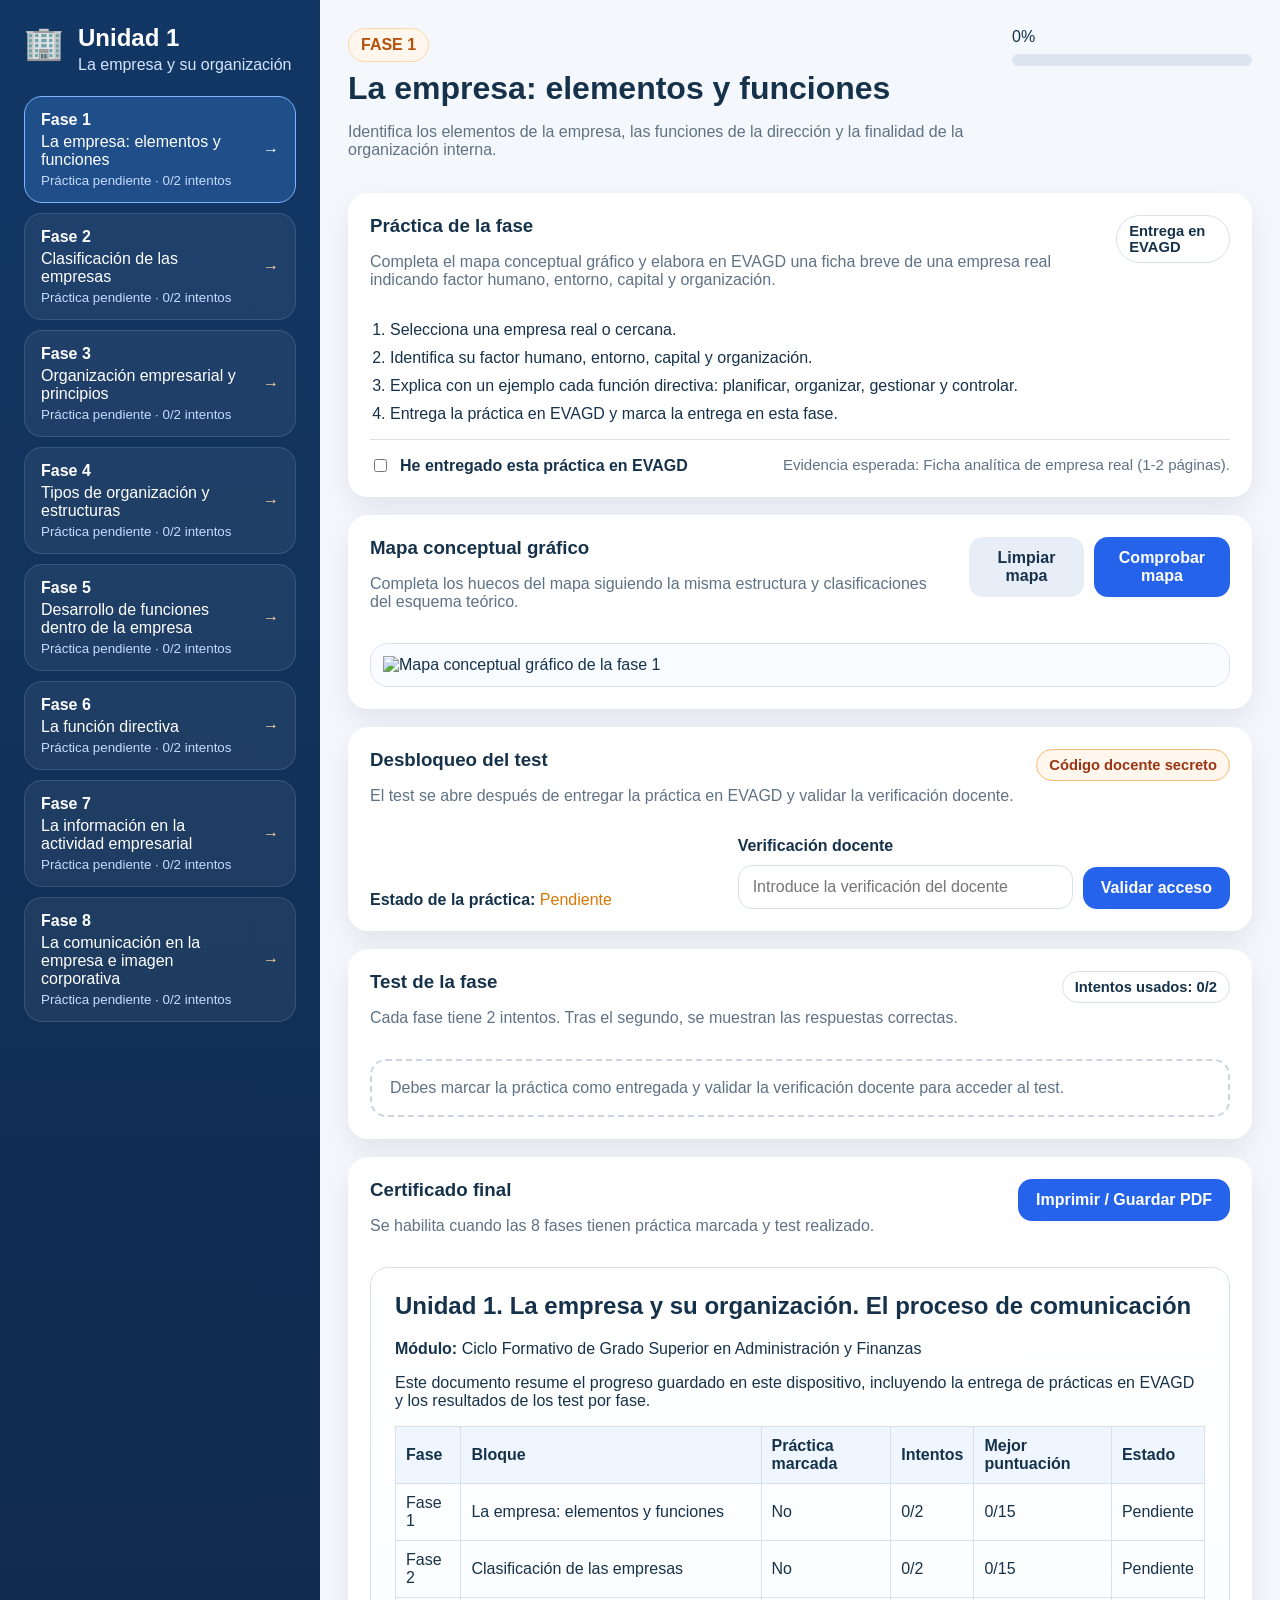
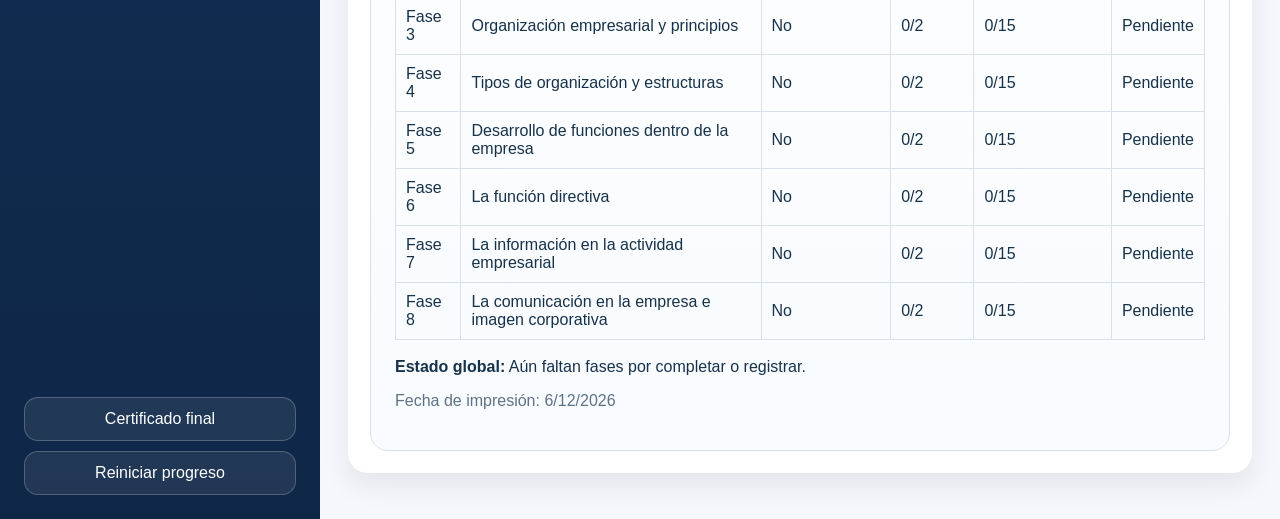
==== commit d4423e80: "Add files via upload" ====
--- a/index.html
+++ b/index.html
@@ -1,97 +1,129 @@
-<!DOCTYPE html>
+<!doctype html>
 <html lang="es">
 <head>
-  <meta charset="UTF-8">
-  <meta name="viewport" content="width=device-width, initial-scale=1.0">
+  <meta charset="utf-8">
+  <meta name="viewport" content="width=device-width, initial-scale=1">
   <title>Unidad 1 · La empresa y su organización</title>
-  <link rel="preconnect" href="https://fonts.googleapis.com">
-  <link rel="preconnect" href="https://fonts.gstatic.com" crossorigin>
-  <link href="https://fonts.googleapis.com/css2?family=Inter:wght@400;500;600;700;800&display=swap" rel="stylesheet">
   <link rel="stylesheet" href="styles.css">
 </head>
 <body>
-  <div class="shell">
+  <div id="app" class="app-shell">
     <aside class="sidebar">
       <div class="brand">
-        <p class="eyebrow">CFGS Administración y Finanzas</p>
-        <h1>Unidad 1</h1>
-        <p class="brand-sub">La empresa y su organización · El proceso de comunicación</p>
-        <div class="brand-note">
-          <strong>Itinerario en 8 fases</strong>
-          <span>El progreso se guarda automáticamente aunque cierres la página.</span>
+        <div class="brand-icon">🏢</div>
+        <div>
+          <h1>Unidad 1</h1>
+          <p>La empresa y su organización</p>
         </div>
       </div>
-
       <nav id="phaseNav" class="phase-nav"></nav>
-
-      <section class="side-card">
-        <h3>Progreso global</h3>
-        <div class="big-progress" id="globalProgress">0%</div>
-        <p class="small">Las prácticas se entregan en EVAGD. En esta web solo registras tu avance y accedes al test tras la verificación docente.</p>
-        <button id="resetAll" class="ghost">Reiniciar progreso</button>
-      </section>
+      <div class="sidebar-footer">
+        <button class="ghost-btn" id="goCertificate">Certificado final</button>
+        <button class="ghost-btn" id="resetProgress">Reiniciar progreso</button>
+      </div>
     </aside>
 
-    <main class="content">
-      <header class="hero">
+    <main class="main">
+      <header class="topbar">
         <div>
-          <p class="eyebrow">Situación de aprendizaje</p>
-          <h2>Recorrido visual, práctico y evaluable</h2>
-          <p>Incluye teoría resumida, mapa conceptual gráfico con huecos interactivos, prácticas para EVAGD, un test por fase y certificado final.</p>
+          <span class="badge" id="phaseBadge">FASE 1</span>
+          <h2 id="phaseTitle"></h2>
+          <p id="phaseSummary" class="muted"></p>
         </div>
-        <div class="hero-actions">
-          <button class="primary" data-scroll="#fase-1">Empezar</button>
-          <button class="secondary" id="showCertificate">Certificado final</button>
+        <div class="progress-wrap">
+          <span id="globalProgressText">0%</span>
+          <div class="progress-bar"><div id="globalProgressBar"></div></div>
         </div>
       </header>
 
-      <section class="summary-grid">
-        <article class="summary-card">
-          <h3>Qué hace el estudiante</h3>
-          <p>Estudia la fase, realiza la práctica en EVAGD, solicita la verificación docente y, después, completa el test correspondiente.</p>
-        </article>
-        <article class="summary-card">
-          <h3>Cómo avanza</h3>
-          <p>La siguiente fase se desbloquea cuando la fase actual ya tiene práctica registrada, verificación docente y test finalizado.</p>
-        </article>
-        <article class="summary-card">
-          <h3>Evaluación</h3>
-          <p>Cada test ofrece dos intentos. Tras el segundo, se muestran las respuestas correctas. Las preguntas se barajan y cambian entre intentos.</p>
-        </article>
+      <section class="card">
+        <div class="section-head">
+          <div>
+            <h3>Práctica de la fase</h3>
+            <p class="muted" id="practiceText"></p>
+          </div>
+          <span class="pill">Entrega en EVAGD</span>
+        </div>
+        <ol id="practiceSteps" class="steps"></ol>
+        <div class="practice-controls">
+          <label class="checkline"><input type="checkbox" id="practiceDelivered"> He entregado esta práctica en EVAGD</label>
+          <span class="muted small">Evidencia esperada: <span id="practiceEvidence"></span></span>
+        </div>
       </section>
 
-      <div id="phasesContainer"></div>
-
-      <section id="certificateSection" class="certificate hidden">
+      <section id="mapSection" class="card hidden">
         <div class="section-head">
           <div>
-            <p class="eyebrow">Cierre de la unidad</p>
-            <h3>Certificado final del itinerario</h3>
+            <h3>Mapa conceptual gráfico</h3>
+            <p class="muted">Completa los huecos del mapa siguiendo la misma estructura y clasificaciones del esquema teórico.</p>
           </div>
-          <div class="hero-actions">
-            <button class="secondary" id="refreshCertificate">Actualizar</button>
-            <button class="primary" id="printCertificate">Imprimir / Guardar PDF</button>
+          <div class="map-actions">
+            <button class="secondary-btn" id="clearMap">Limpiar mapa</button>
+            <button class="primary-btn" id="checkMap">Comprobar mapa</button>
           </div>
         </div>
-        <div id="certificateSheet" class="certificate-sheet"></div>
+        <div class="map-stage">
+          <img src="assets/mapa-fase1.svg" alt="Mapa conceptual gráfico de la fase 1">
+          <div id="mapInputsLayer"></div>
+        </div>
+        <div id="mapFeedback" class="feedback"></div>
+      </section>
+
+      <section class="card">
+        <div class="section-head">
+          <div>
+            <h3>Desbloqueo del test</h3>
+            <p class="muted">El test se abre después de entregar la práctica en EVAGD y validar la verificación docente.</p>
+          </div>
+          <span class="pill warning">Código docente secreto</span>
+        </div>
+        <div class="unlock-grid">
+          <div class="unlock-status">
+            <strong>Estado de la práctica:</strong>
+            <span id="practiceStatusText">Pendiente</span>
+          </div>
+          <div class="unlock-form">
+            <label for="teacherCode">Verificación docente</label>
+            <input id="teacherCode" type="password" autocomplete="off" placeholder="Introduce la verificación del docente">
+            <button id="verifyTeacherCode" class="primary-btn">Validar acceso</button>
+          </div>
+        </div>
+        <div id="unlockMessage" class="feedback"></div>
+      </section>
+
+      <section class="card" id="testSection">
+        <div class="section-head">
+          <div>
+            <h3>Test de la fase</h3>
+            <p class="muted">Cada fase tiene 2 intentos. Tras el segundo, se muestran las respuestas correctas.</p>
+          </div>
+          <div class="pill" id="attemptInfo">Intentos usados: 0/2</div>
+        </div>
+        <div id="testLockedState" class="locked-box">
+          Debes marcar la práctica como entregada y validar la verificación docente para acceder al test.
+        </div>
+        <form id="testForm" class="hidden"></form>
+        <div id="testActions" class="test-actions hidden">
+          <button id="submitTest" class="primary-btn" type="button">Enviar test</button>
+          <button id="newAttempt" class="secondary-btn hidden" type="button">Preparar segundo intento</button>
+        </div>
+        <div id="testFeedback" class="feedback"></div>
+      </section>
+
+      <section class="card hidden" id="certificateSection">
+        <div class="section-head">
+          <div>
+            <h3>Certificado final</h3>
+            <p class="muted">Se habilita cuando las 8 fases tienen práctica marcada y test realizado.</p>
+          </div>
+          <button class="primary-btn" id="printCertificate">Imprimir / Guardar PDF</button>
+        </div>
+        <div class="certificate" id="certificateContent"></div>
       </section>
     </main>
   </div>
 
-  <dialog id="verifyDialog">
-    <form method="dialog" class="dialog-card" id="verifyForm">
-      <h3>Verificación docente</h3>
-      <p>Introduce el código facilitado por el docente para desbloquear el test de esta fase. El código no se muestra en la web.</p>
-      <input type="password" id="teacherCodeInput" autocomplete="off" placeholder="Código de verificación">
-      <div class="dialog-actions">
-        <button value="cancel" class="ghost">Cancelar</button>
-        <button id="confirmVerify" value="default" class="primary">Verificar</button>
-      </div>
-      <p id="verifyMsg" class="verify-msg"></p>
-    </form>
-  </dialog>
-
-  <script src="app-data.js"></script>
-  <script src="script.js"></script>
+  <script src="data.js"></script>
+  <script src="app.js"></script>
 </body>
 </html>
--- a/styles.css
+++ b/styles.css
@@ -1,133 +1,93 @@
-
 :root{
   --bg:#f4f7fb;
   --panel:#ffffff;
-  --ink:#1f2937;
-  --muted:#6b7280;
-  --line:#d9e2ef;
-  --accent:#2563eb;
-  --accent-soft:#dbeafe;
-  --ok:#047857;
-  --warn:#d97706;
-  --pink:#ec4899;
-  --shadow:0 18px 40px rgba(15,23,42,.08);
+  --ink:#16324a;
+  --muted:#5f7285;
+  --line:#d8e1ea;
+  --primary:#2563eb;
+  --primary-dark:#153b8b;
+  --green:#16a34a;
+  --amber:#d97706;
+  --purple:#7c3aed;
+  --danger:#dc2626;
+  --shadow:0 12px 28px rgba(15,23,42,.08);
+  --radius:20px;
 }
 *{box-sizing:border-box}
-html{scroll-behavior:smooth}
-body{
-  margin:0;
-  font-family:Inter,system-ui,sans-serif;
-  background:linear-gradient(180deg,#f7fbff 0,#f3f6fb 100%);
-  color:var(--ink);
+body{margin:0;font-family:Inter,Segoe UI,Arial,sans-serif;background:var(--bg);color:var(--ink)}
+button,input{font:inherit}
+.app-shell{display:grid;grid-template-columns:320px 1fr;min-height:100vh}
+.sidebar{background:linear-gradient(180deg,#123765 0%,#0f2747 100%);color:#fff;padding:24px;display:flex;flex-direction:column;gap:22px}
+.brand{display:flex;gap:14px;align-items:flex-start}
+.brand h1{margin:0;font-size:1.5rem}
+.brand p{margin:4px 0 0;color:#d6e4ff}
+.brand-icon{font-size:2rem}
+.phase-nav{display:grid;gap:10px}
+.phase-link{border:1px solid rgba(255,255,255,.12);background:rgba(255,255,255,.06);border-radius:18px;padding:14px 16px;color:#fff;text-decoration:none;display:flex;justify-content:space-between;gap:12px;align-items:center}
+.phase-link.active{background:#1f4e89;border-color:#7db4ff}
+.phase-link .phase-meta{display:flex;flex-direction:column;gap:4px}
+.phase-link small{color:#c6dbff}
+.phase-state.done{color:#9ff7b0}
+.phase-state.locked{color:#ffd7a6}
+.sidebar-footer{margin-top:auto;display:grid;gap:10px}
+.ghost-btn{border:1px solid rgba(255,255,255,.22);background:rgba(255,255,255,.08);color:#fff;border-radius:14px;padding:12px 14px;cursor:pointer}
+.main{padding:28px}
+.topbar{display:flex;justify-content:space-between;gap:20px;align-items:flex-start;margin-bottom:18px}
+.topbar h2{margin:8px 0 6px;font-size:2rem}
+.muted{color:var(--muted)}
+.small{font-size:.94rem}
+.badge,.pill{display:inline-flex;align-items:center;gap:8px;padding:7px 12px;border-radius:999px;background:#fff;border:1px solid var(--line);font-weight:700}
+.badge{color:#b45309;background:#fff7ed;border-color:#fed7aa}
+.pill{font-size:.92rem}
+.pill.warning{background:#fff7ed;border-color:#fdba74;color:#9a3412}
+.progress-wrap{min-width:240px;background:transparent}
+.progress-bar{height:12px;background:#dbe4ef;border-radius:999px;overflow:hidden;margin-top:8px}
+.progress-bar > div{height:100%;background:linear-gradient(90deg,var(--green),#22c55e);width:0}
+.card{background:var(--panel);border-radius:var(--radius);box-shadow:var(--shadow);padding:22px;margin-bottom:18px}
+.section-head{display:flex;justify-content:space-between;gap:18px;align-items:flex-start;margin-bottom:16px}
+.section-head h3{margin:0 0 6px}
+.steps{margin:0;padding-left:20px;display:grid;gap:10px}
+.practice-controls{display:flex;flex-wrap:wrap;justify-content:space-between;gap:12px;margin-top:16px;padding-top:16px;border-top:1px solid var(--line)}
+.checkline{display:flex;gap:10px;align-items:center;font-weight:600}
+.primary-btn,.secondary-btn{border:none;border-radius:14px;padding:12px 18px;cursor:pointer;font-weight:700}
+.primary-btn{background:var(--primary);color:#fff}
+.secondary-btn{background:#e8eef7;color:var(--ink)}
+.feedback{margin-top:12px;padding:12px 14px;border-radius:14px;background:#f8fafc;border:1px solid var(--line);display:none}
+.feedback.show{display:block}
+.feedback.ok{background:#ecfdf5;border-color:#86efac;color:#166534}
+.feedback.warn{background:#fff7ed;border-color:#fdba74;color:#9a3412}
+.feedback.bad{background:#fef2f2;border-color:#fca5a5;color:#991b1b}
+.unlock-grid{display:grid;grid-template-columns:1fr 1.4fr;gap:16px;align-items:end}
+.unlock-form{display:grid;grid-template-columns:1fr auto;gap:10px;align-items:end}
+.unlock-form label{grid-column:1/-1;font-weight:700}
+.unlock-form input{padding:12px 14px;border-radius:14px;border:1px solid var(--line)}
+.locked-box{padding:18px;border:2px dashed #cbd5e1;border-radius:16px;color:var(--muted)}
+.hidden{display:none !important}
+.question{padding:18px;border:1px solid var(--line);border-radius:18px;margin-bottom:14px;background:#fcfdff}
+.question h4{margin:0 0 12px;font-size:1rem}
+.options{display:grid;gap:10px}
+.option{display:flex;gap:10px;align-items:flex-start;padding:10px 12px;border-radius:14px;border:1px solid #dbe4ef;background:#fff}
+.option.correct{border-color:#86efac;background:#f0fdf4}
+.option.incorrect{border-color:#fca5a5;background:#fef2f2}
+.test-actions{display:flex;gap:12px;flex-wrap:wrap;margin-top:12px}
+.map-stage{position:relative;overflow:auto;border:1px solid var(--line);border-radius:18px;padding:12px;background:#f8fbff}
+.map-stage img{display:block;max-width:1200px;width:100%;height:auto}
+#mapInputsLayer{position:absolute;inset:12px auto auto 12px;width:1200px;height:840px}
+.map-input{position:absolute;padding:4px 8px;border:1px solid #cbd5e1;border-radius:8px;font-size:12px;background:rgba(255,255,255,.95)}
+.map-actions{display:flex;gap:10px}
+.certificate{border:1px solid var(--line);border-radius:18px;padding:24px;background:linear-gradient(180deg,#ffffff,#f8fbff)}
+.certificate h2{margin-top:0}
+.certificate-table{width:100%;border-collapse:collapse;margin-top:16px}
+.certificate-table th,.certificate-table td{border:1px solid var(--line);padding:10px;text-align:left}
+.certificate-table th{background:#eff6ff}
+@media print{
+  body{background:#fff}
+  .sidebar,.topbar,.card:not(#certificateSection){display:none !important}
+  .main{padding:0}
+  #certificateSection{display:block !important;box-shadow:none}
 }
-button,input,textarea{font:inherit}
-.shell{display:grid;grid-template-columns:320px 1fr;min-height:100vh}
-.sidebar{
-  position:sticky;top:0;height:100vh;overflow:auto;
-  background:#0f172a;color:#fff;padding:24px 20px;border-right:1px solid rgba(255,255,255,.06)
+@media (max-width:1100px){
+  .app-shell{grid-template-columns:1fr}
+  .sidebar{padding-bottom:14px}
+  .unlock-grid{grid-template-columns:1fr}
 }
-.brand{background:rgba(255,255,255,.05);border:1px solid rgba(255,255,255,.08);border-radius:24px;padding:22px;box-shadow:var(--shadow)}
-.brand h1{margin:4px 0 10px;font-size:2rem}
-.brand-sub{margin:0 0 18px;color:#dbe4f0;line-height:1.45}
-.brand-note{display:grid;gap:6px;background:rgba(37,99,235,.16);border:1px solid rgba(96,165,250,.26);border-radius:18px;padding:14px}
-.phase-nav{display:grid;gap:10px;margin:18px 0}
-.phase-link{
-  display:flex;gap:12px;align-items:flex-start;text-decoration:none;color:#e5edf8;
-  padding:12px 14px;border-radius:16px;border:1px solid rgba(255,255,255,.08);background:rgba(255,255,255,.03)
-}
-.phase-link strong{display:block;font-size:.92rem}
-.phase-link span{font-size:.9rem;color:#cdd7e5}
-.phase-link.active{background:rgba(37,99,235,.24);border-color:rgba(96,165,250,.4)}
-.phase-link.done{box-shadow:inset 0 0 0 1px rgba(16,185,129,.45)}
-.side-card{margin-top:18px;background:rgba(255,255,255,.05);border:1px solid rgba(255,255,255,.08);border-radius:24px;padding:20px}
-.big-progress{
-  width:120px;height:120px;border-radius:999px;background:radial-gradient(circle at center,#0f172a 45%,transparent 46%),conic-gradient(#60a5fa 0,var(--p,0%),rgba(255,255,255,.12) 0);
-  display:grid;place-items:center;border:1px solid rgba(255,255,255,.1);margin:14px auto 10px;font-weight:800;font-size:1.2rem
-}
-.content{padding:28px}
-.hero,.summary-card,.phase-card,.certificate,.test-box,.practice-card,.theory-card,.lock-card,.map-card{
-  background:var(--panel);border:1px solid var(--line);border-radius:26px;box-shadow:var(--shadow)
-}
-.hero{padding:28px;display:flex;justify-content:space-between;gap:24px;align-items:flex-start}
-.hero h2{margin:6px 0 8px;font-size:2rem}
-.hero p{max-width:900px;color:var(--muted);line-height:1.6}
-.hero-actions{display:flex;gap:12px;flex-wrap:wrap}
-.summary-grid,.theory-grid,.two-col{display:grid;gap:18px}
-.summary-grid{grid-template-columns:repeat(3,minmax(0,1fr));margin:18px 0 24px}
-.summary-card{padding:20px}
-.summary-card h3{margin:0 0 10px}
-#phasesContainer{display:grid;gap:24px}
-.phase-card{padding:24px}
-.phase-top{display:flex;justify-content:space-between;gap:24px;align-items:flex-start;margin-bottom:18px}
-.phase-title h3{margin:6px 0 8px;font-size:1.4rem}
-.phase-title p{margin:0;color:var(--muted);line-height:1.6}
-.phase-status{display:flex;gap:10px;flex-wrap:wrap}
-.chip{padding:8px 12px;border-radius:999px;background:#eef2ff;color:#3730a3;font-weight:600;font-size:.9rem}
-.chip.ok{background:#ecfdf5;color:#047857}
-.chip.warn{background:#fff7ed;color:#b45309}
-.phase-locked{opacity:.6}
-.theory-grid{grid-template-columns:repeat(3,minmax(0,1fr))}
-.theory-card{padding:18px}
-.theory-card h4,.practice-card h4,.test-box h4,.map-card h4{margin:0 0 8px}
-.badge-wrap{display:flex;flex-wrap:wrap;gap:8px;margin-top:14px}
-.badge{padding:8px 10px;border-radius:999px;background:#eff6ff;border:1px solid #bfdbfe;color:#1d4ed8;font-size:.88rem;font-weight:600}
-.practice-card,.lock-card,.test-box,.map-card{padding:20px}
-.practice-card p,.test-box p,.lock-card p,.map-card p{color:var(--muted);line-height:1.6}
-.practice-steps{margin:0;padding-left:18px;color:#334155;line-height:1.7}
-.textarea{width:100%;min-height:140px;border:1px solid var(--line);border-radius:18px;padding:14px 16px;background:#fbfdff;resize:vertical}
-.inline{display:flex;gap:12px;flex-wrap:wrap;align-items:center;margin-top:14px}
-.status-text{font-size:.92rem;font-weight:600;color:var(--muted)}
-.status-text.ok{color:var(--ok)}
-.status-text.warn{color:var(--warn)}
-.small{font-size:.92rem;line-height:1.6;color:#d8e0ec}
-.muted{color:var(--muted)}
-button{
-  border:none;border-radius:16px;padding:12px 16px;font-weight:700;cursor:pointer;
-  transition:transform .12s ease,opacity .12s ease
-}
-button:hover{transform:translateY(-1px)}
-button:disabled{opacity:.5;cursor:not-allowed;transform:none}
-.primary{background:linear-gradient(135deg,#2563eb,#3b82f6);color:#fff}
-.secondary{background:#e8eefc;color:#1d4ed8}
-.ghost{background:#f8fafc;border:1px solid var(--line);color:#334155}
-.lock-card{border-style:dashed;background:#f9fbff}
-.verify-row{display:flex;gap:12px;flex-wrap:wrap;align-items:center}
-.map-card{overflow:hidden}
-.map-scene{position:relative;overflow:auto;padding:12px;background:linear-gradient(180deg,#fff,#f8fbff);border:1px solid var(--line);border-radius:20px}
-.map-image{display:block;max-width:100%;min-width:1100px;height:auto}
-.map-input{
-  position:absolute;border:1px solid #fbbf24;background:rgba(255,255,255,.96);border-radius:10px;
-  padding:6px 8px;font-size:.84rem;box-shadow:0 6px 14px rgba(15,23,42,.08)
-}
-.map-help{margin-top:12px;font-size:.92rem}
-.quiz-head{display:flex;justify-content:space-between;gap:16px;flex-wrap:wrap;align-items:center}
-.quiz-meta{font-size:.95rem;color:#334155;font-weight:600}
-.question{padding:16px 0;border-top:1px solid #edf2f7}
-.question:first-child{border-top:none}
-.options{display:grid;gap:10px;margin-top:10px}
-.option{
-  display:flex;gap:10px;align-items:flex-start;padding:12px 14px;border:1px solid var(--line);border-radius:16px;background:#fbfdff
-}
-.option.correct{border-color:#34d399;background:#ecfdf5}
-.option.incorrect{border-color:#fca5a5;background:#fff1f2}
-.result-box{margin-top:16px;padding:16px;border-radius:18px;background:#f8fbff;border:1px solid #dbeafe}
-.hidden{display:none}
-.certificate{padding:24px;margin-top:24px}
-.section-head{display:flex;justify-content:space-between;gap:18px;align-items:flex-start;margin-bottom:18px}
-.certificate-sheet{padding:26px;border-radius:22px;background:linear-gradient(180deg,#fff,#f8fbff);border:1px solid var(--line)}
-.table{width:100%;border-collapse:collapse;margin-top:12px}
-.table th,.table td{padding:12px 10px;border-bottom:1px solid #e5edf6;text-align:left;vertical-align:top}
-.eyebrow{margin:0;color:#64748b;font-size:.84rem;font-weight:800;text-transform:uppercase;letter-spacing:.08em}
-dialog{border:none;padding:0;background:transparent}
-dialog::backdrop{background:rgba(15,23,42,.42)}
-.dialog-card{width:min(92vw,440px);background:#fff;border-radius:24px;padding:24px;border:1px solid var(--line);box-shadow:var(--shadow)}
-.dialog-card h3{margin:0 0 8px}
-.dialog-card input{width:100%;padding:13px 14px;border-radius:16px;border:1px solid var(--line);margin-top:12px}
-.dialog-actions{display:flex;justify-content:flex-end;gap:10px;margin-top:16px}
-.verify-msg{min-height:1.4em;font-size:.92rem;color:#b45309}
-@media (max-width: 1080px){
-  .shell{grid-template-columns:1fr}
-  .sidebar{position:static;height:auto}
-  .summary-grid,.theory-grid{grid-template-columns:1fr}
-  .hero,.phase-top,.section-head{flex-direction:column}
-}
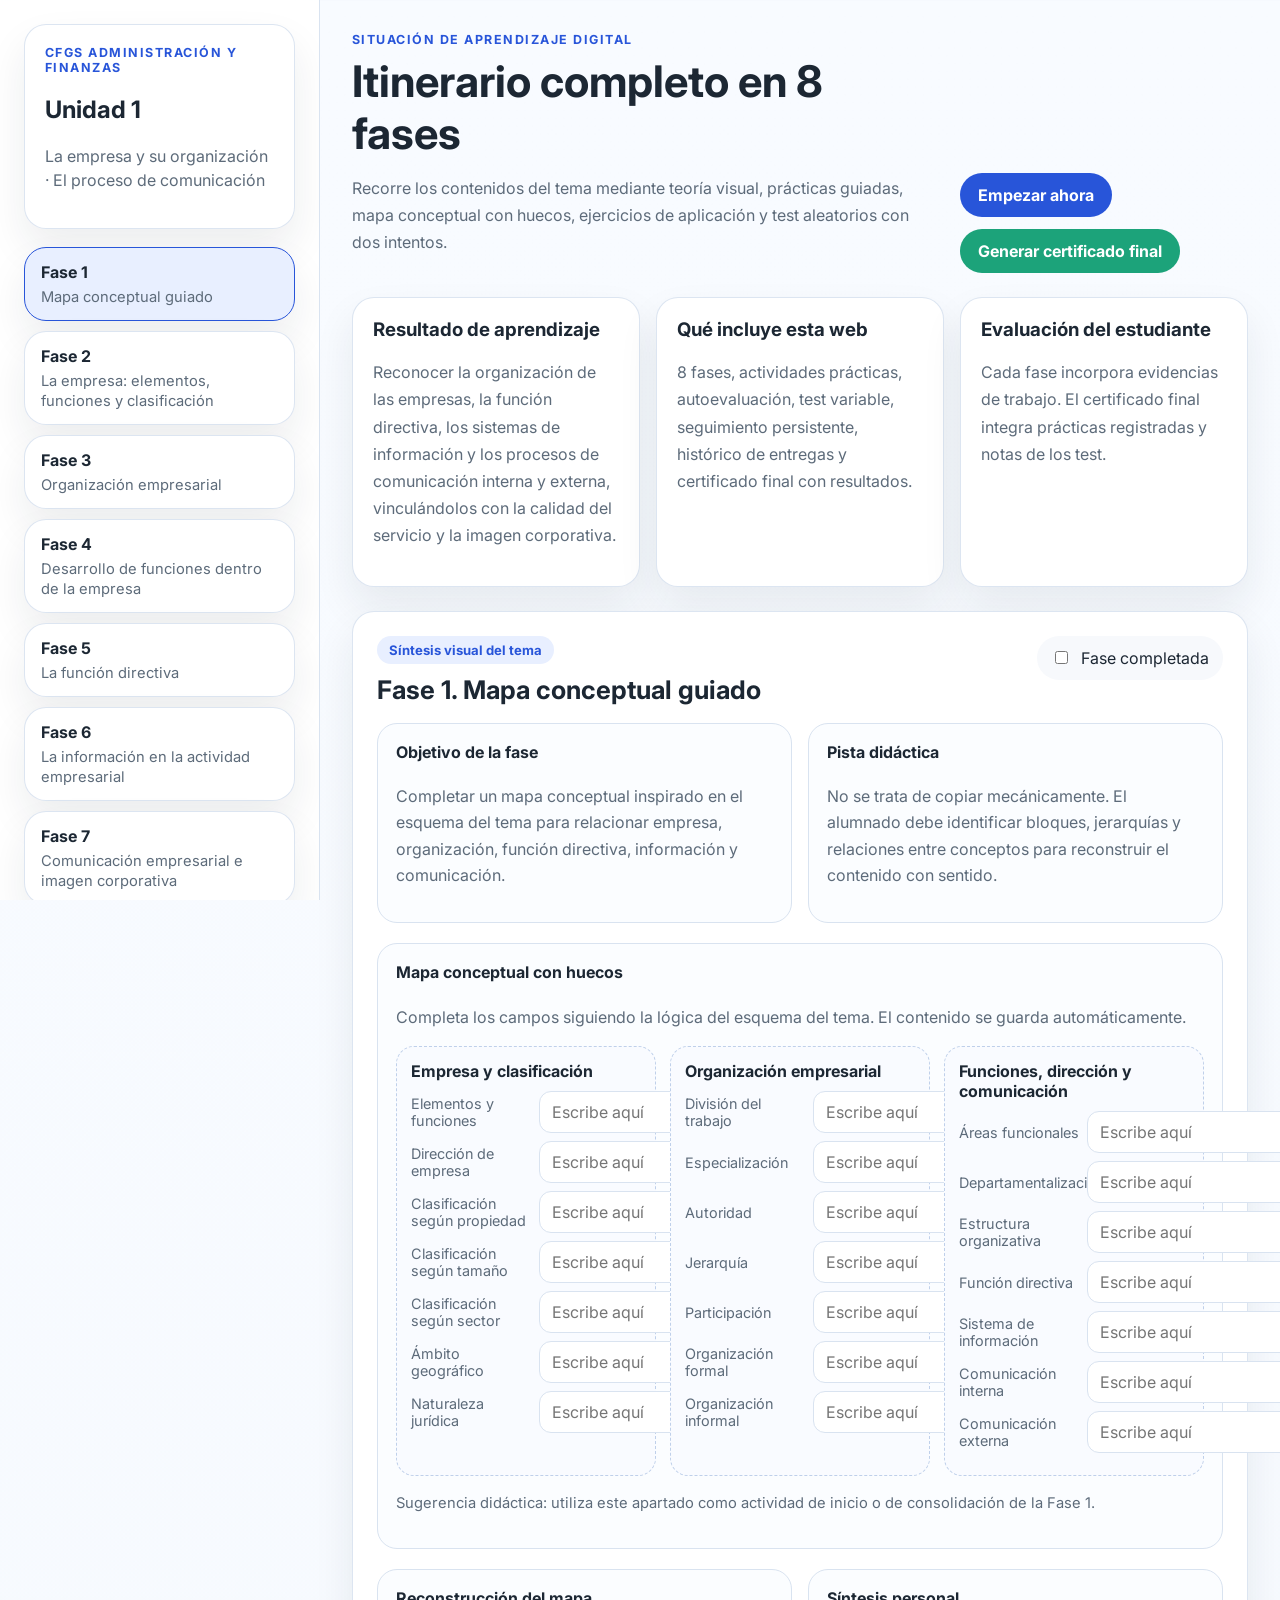
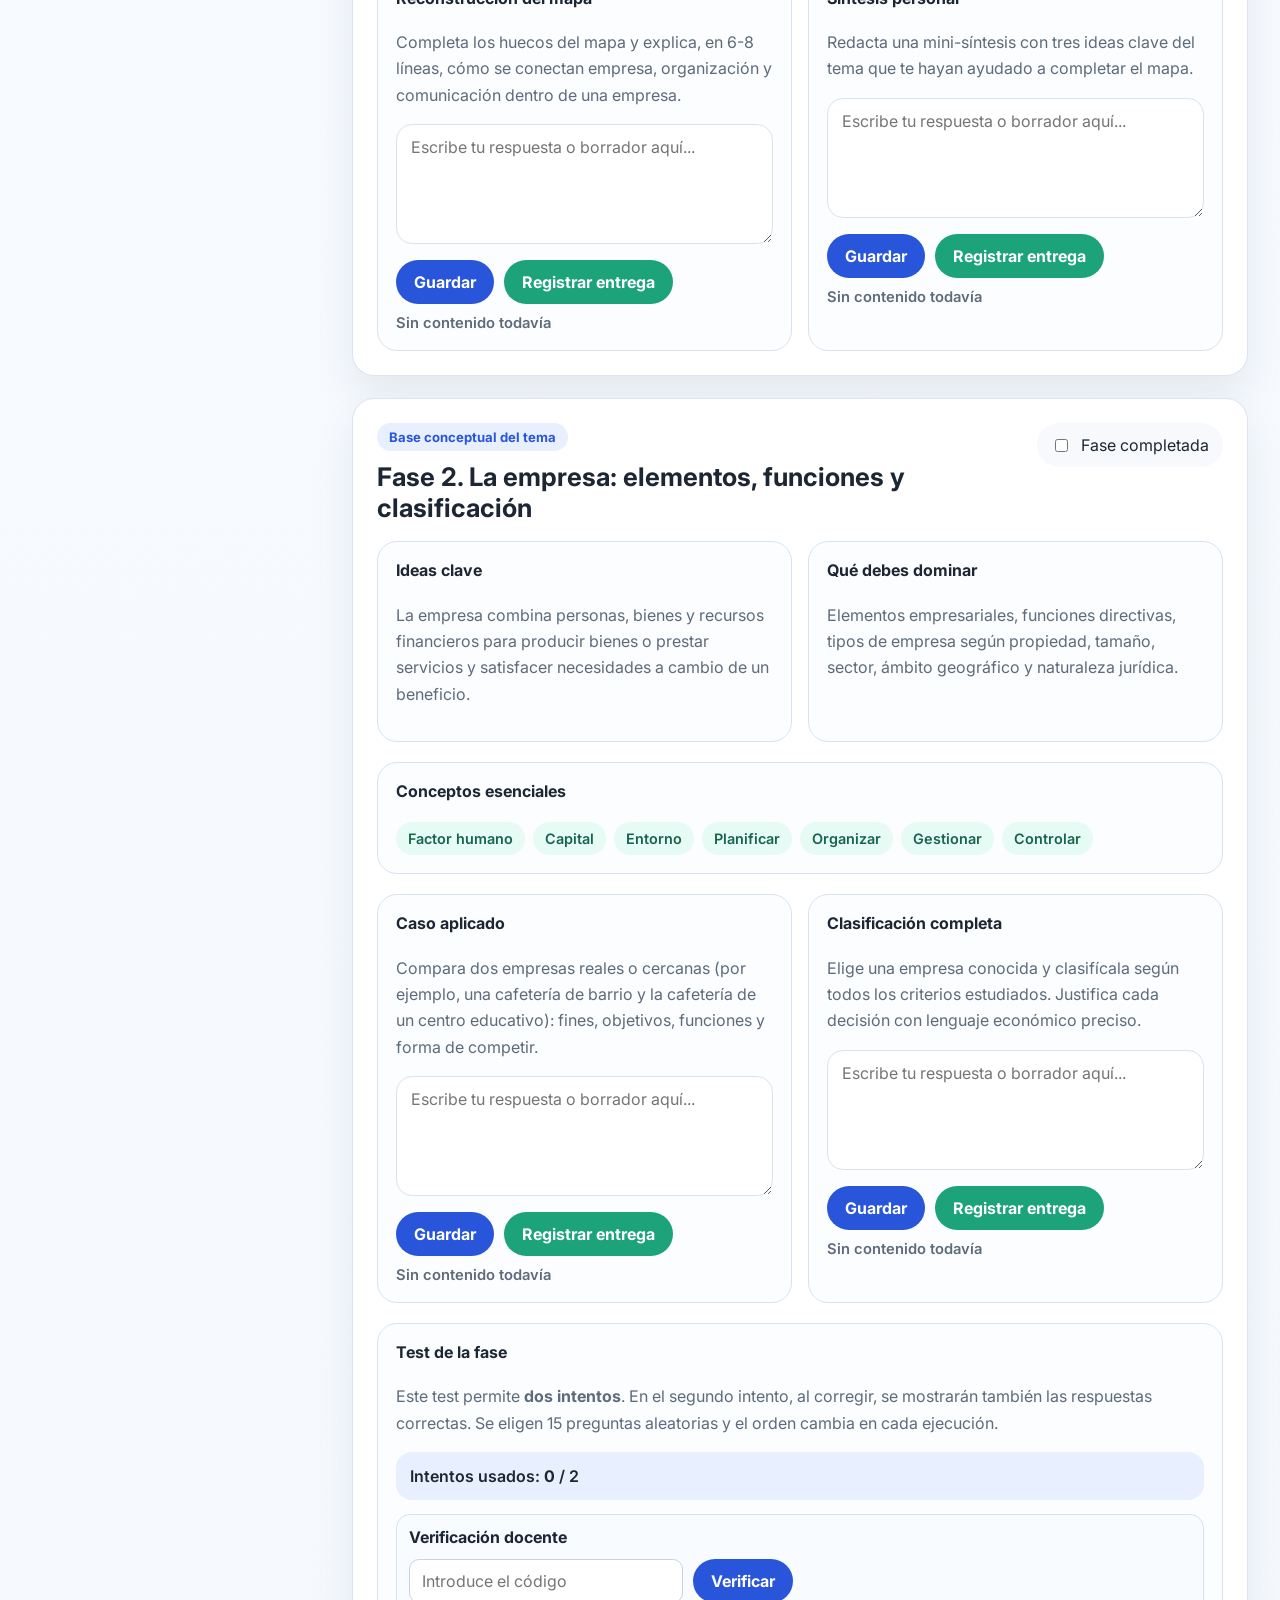
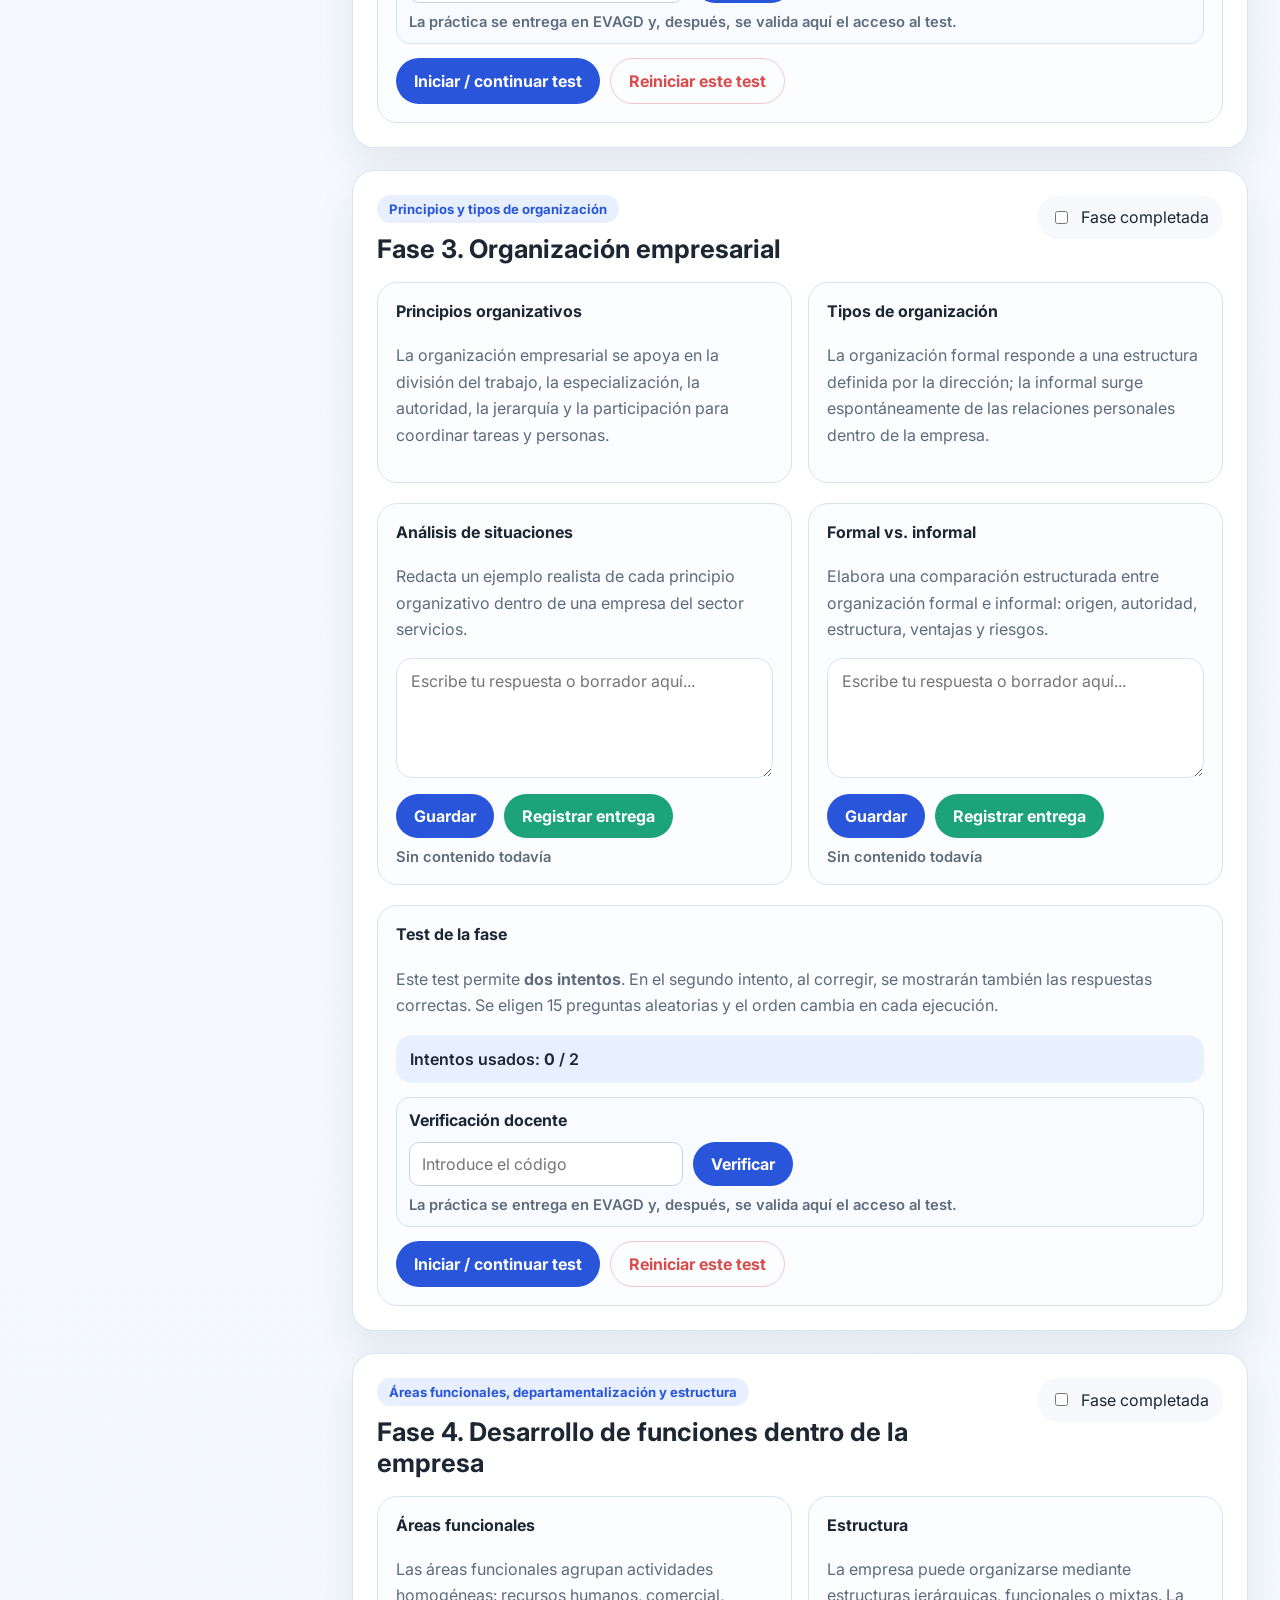
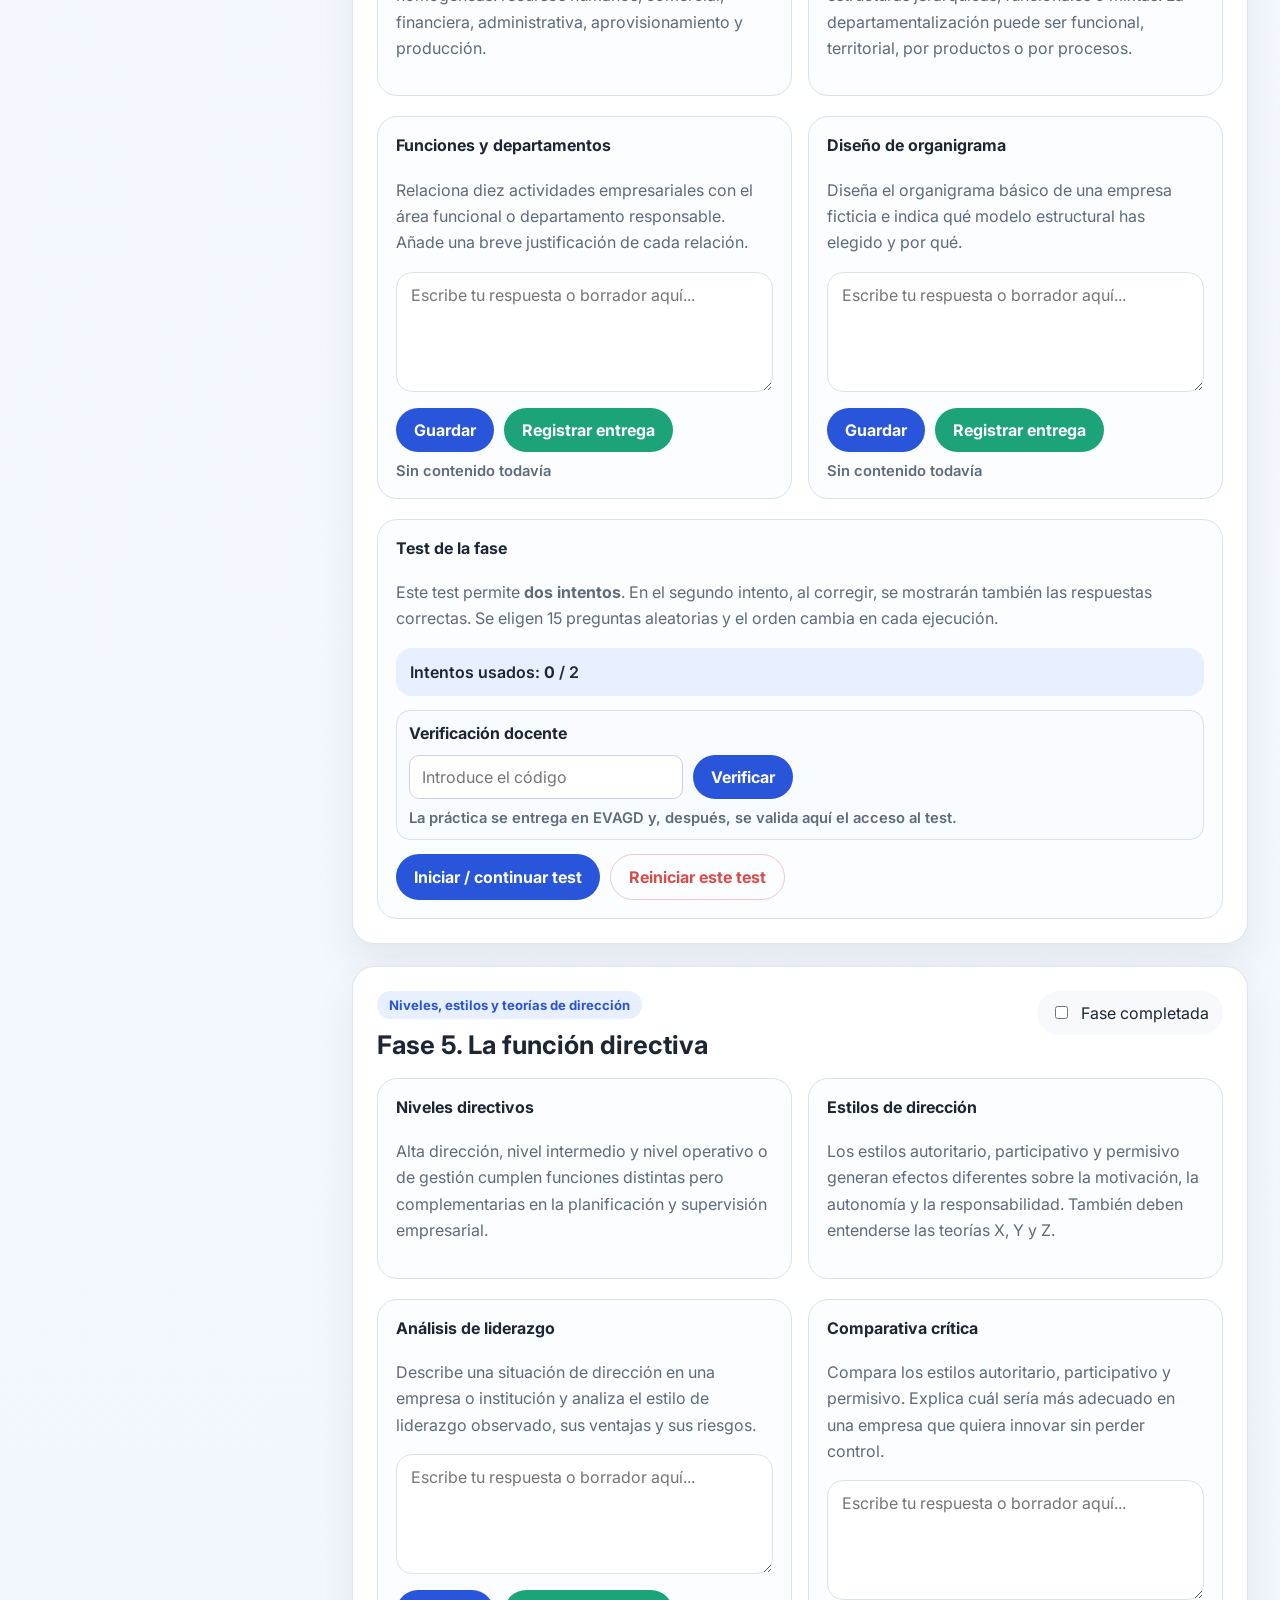
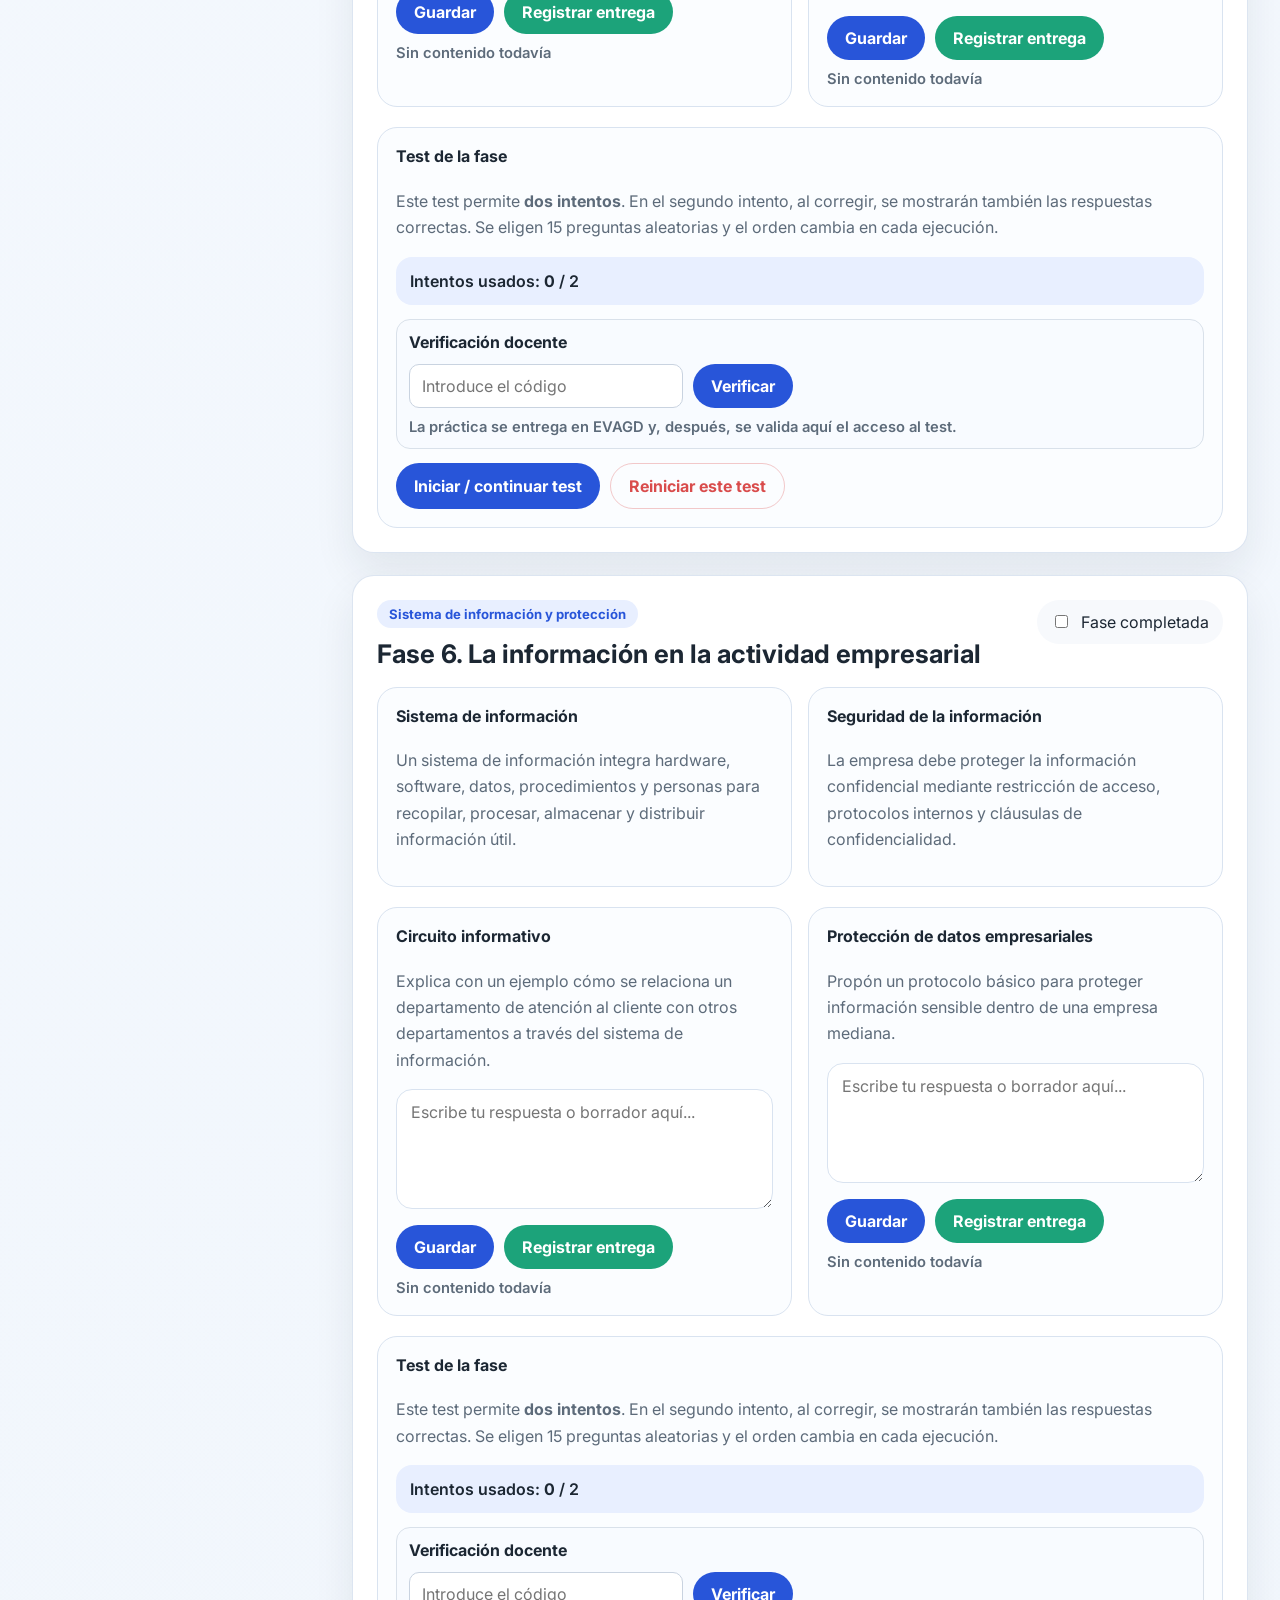
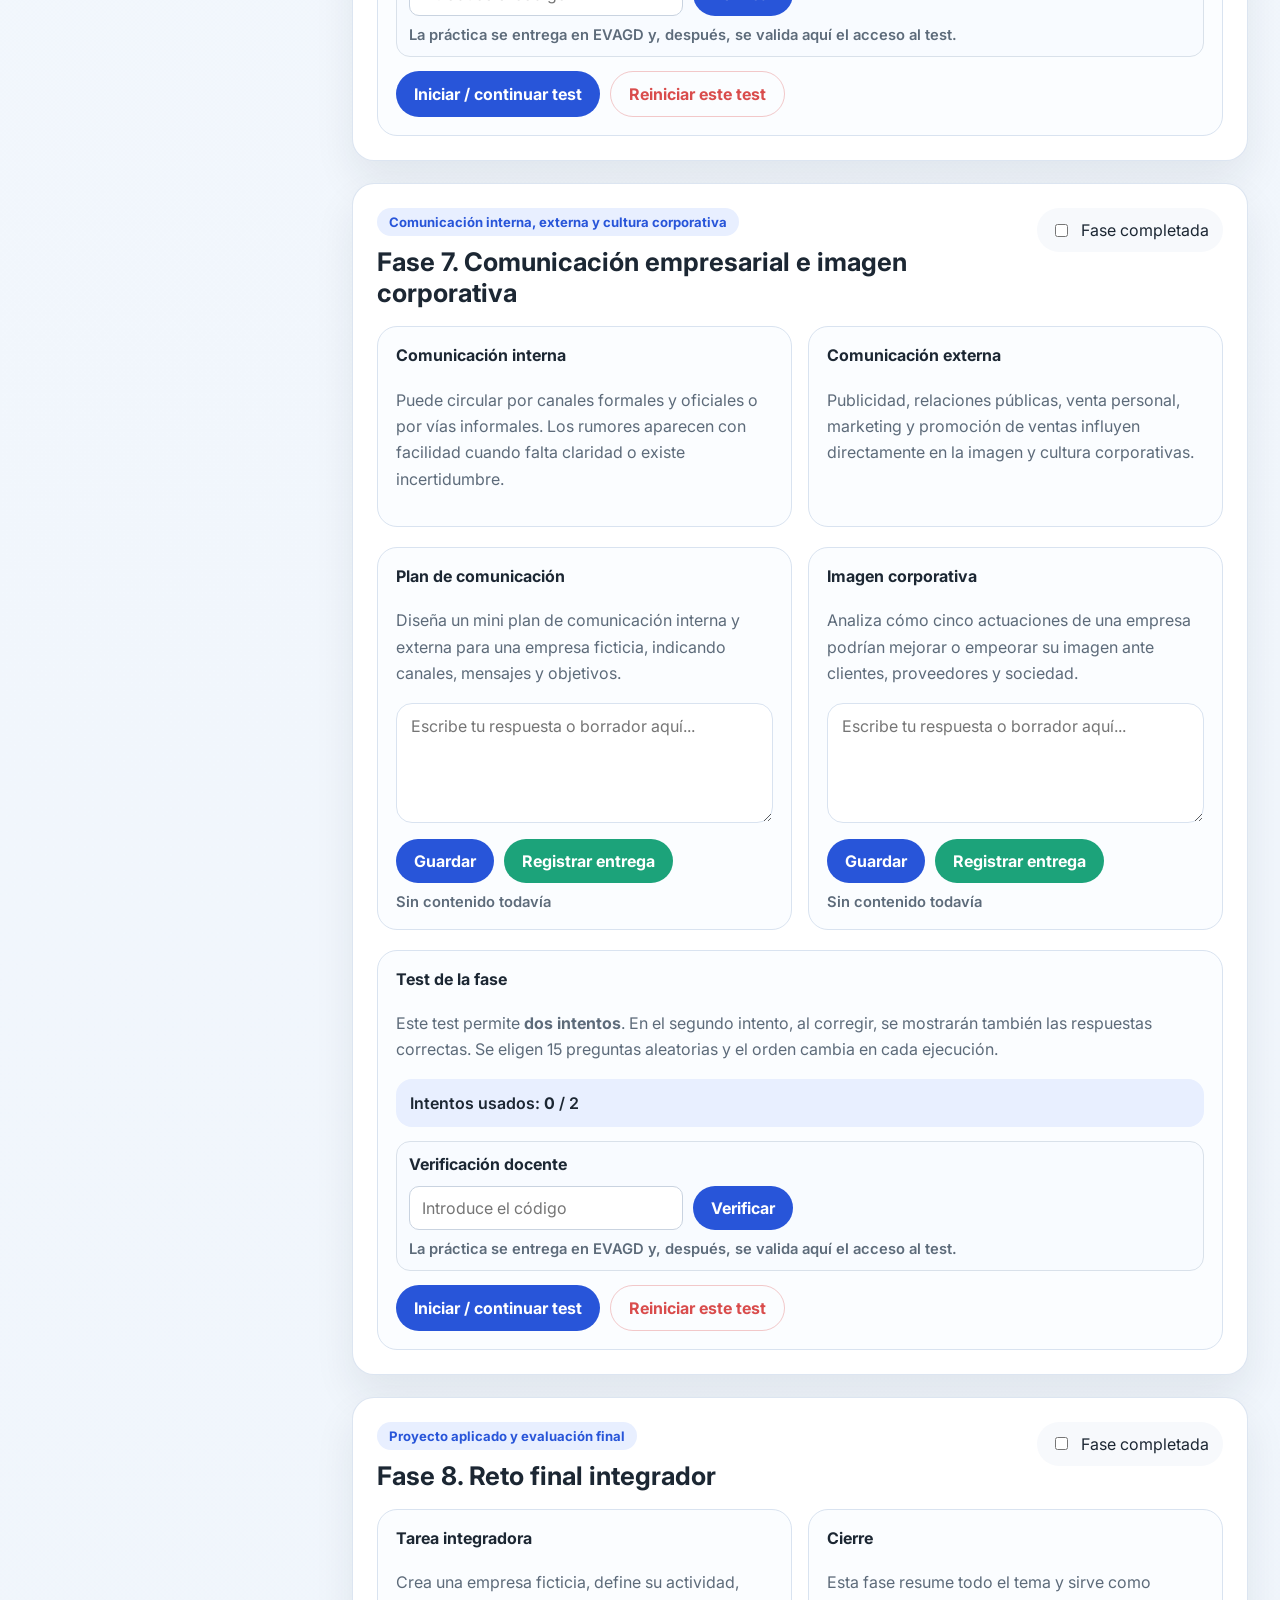
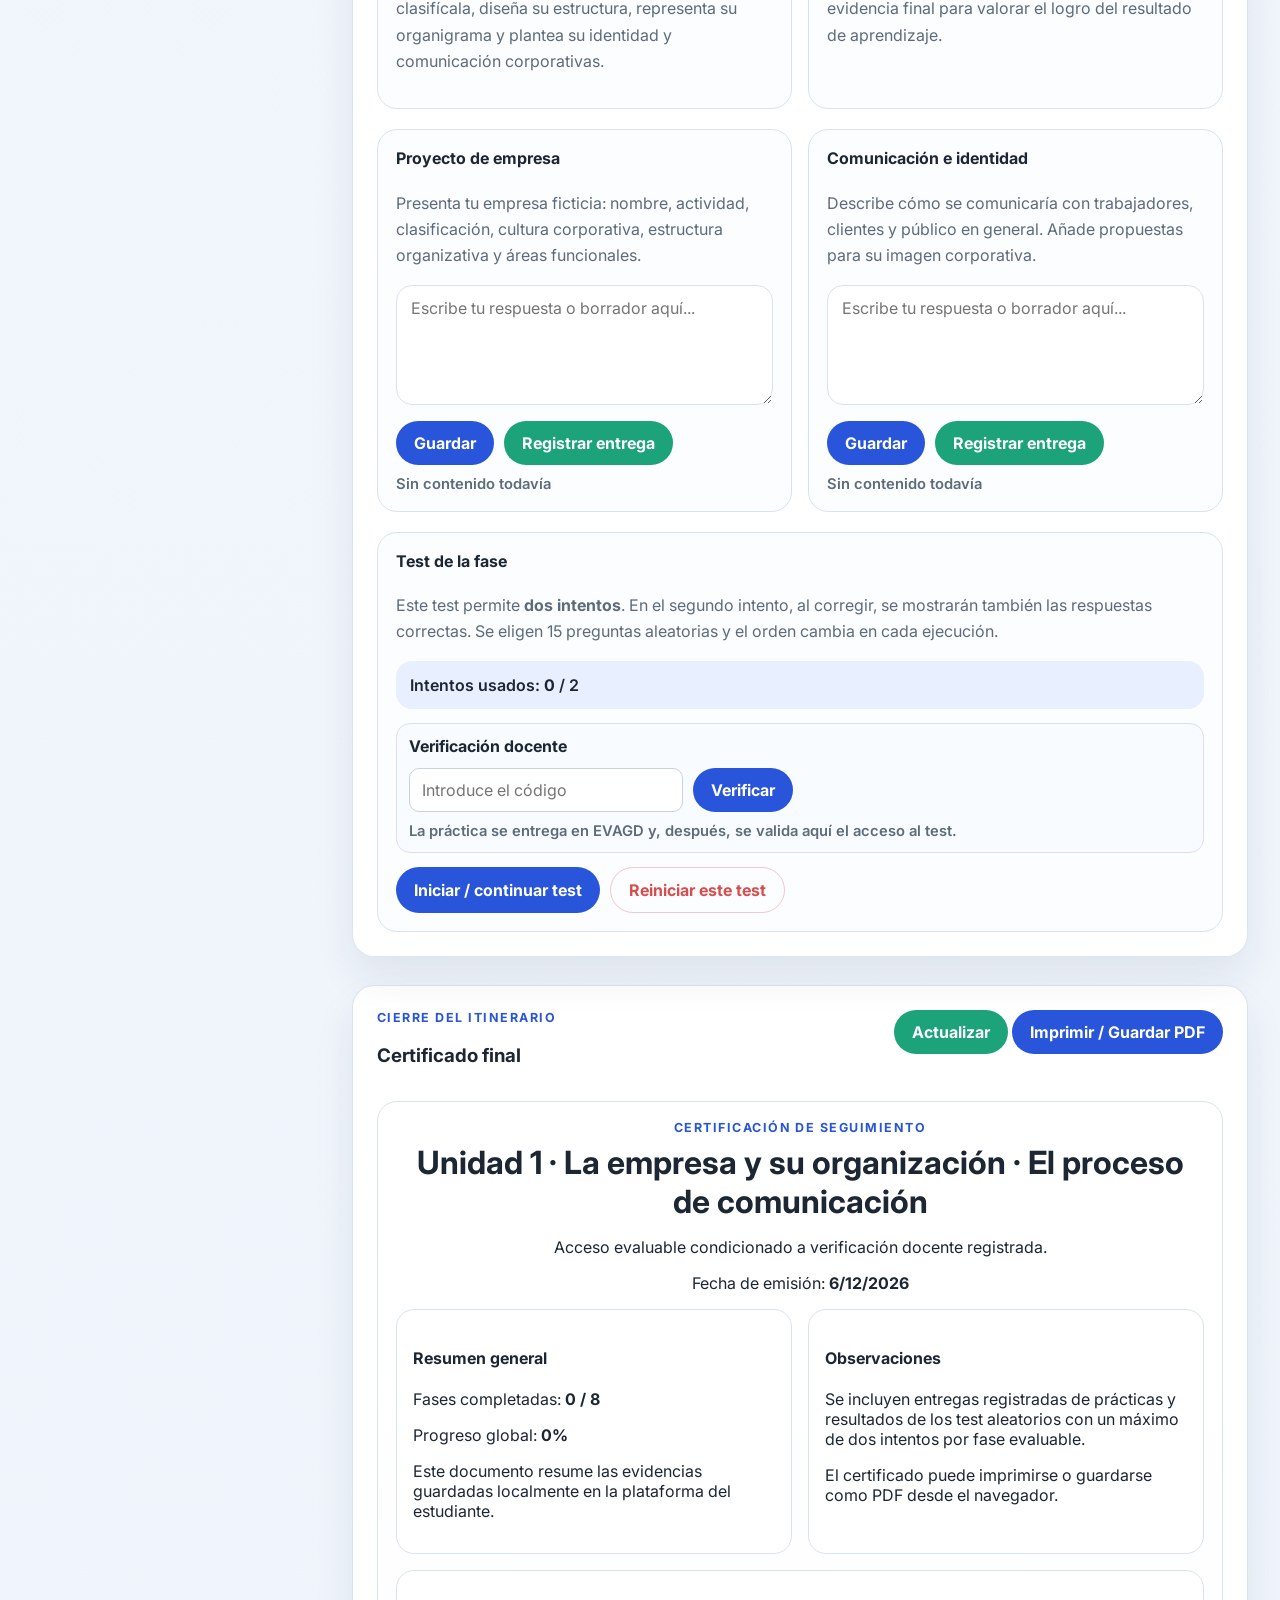
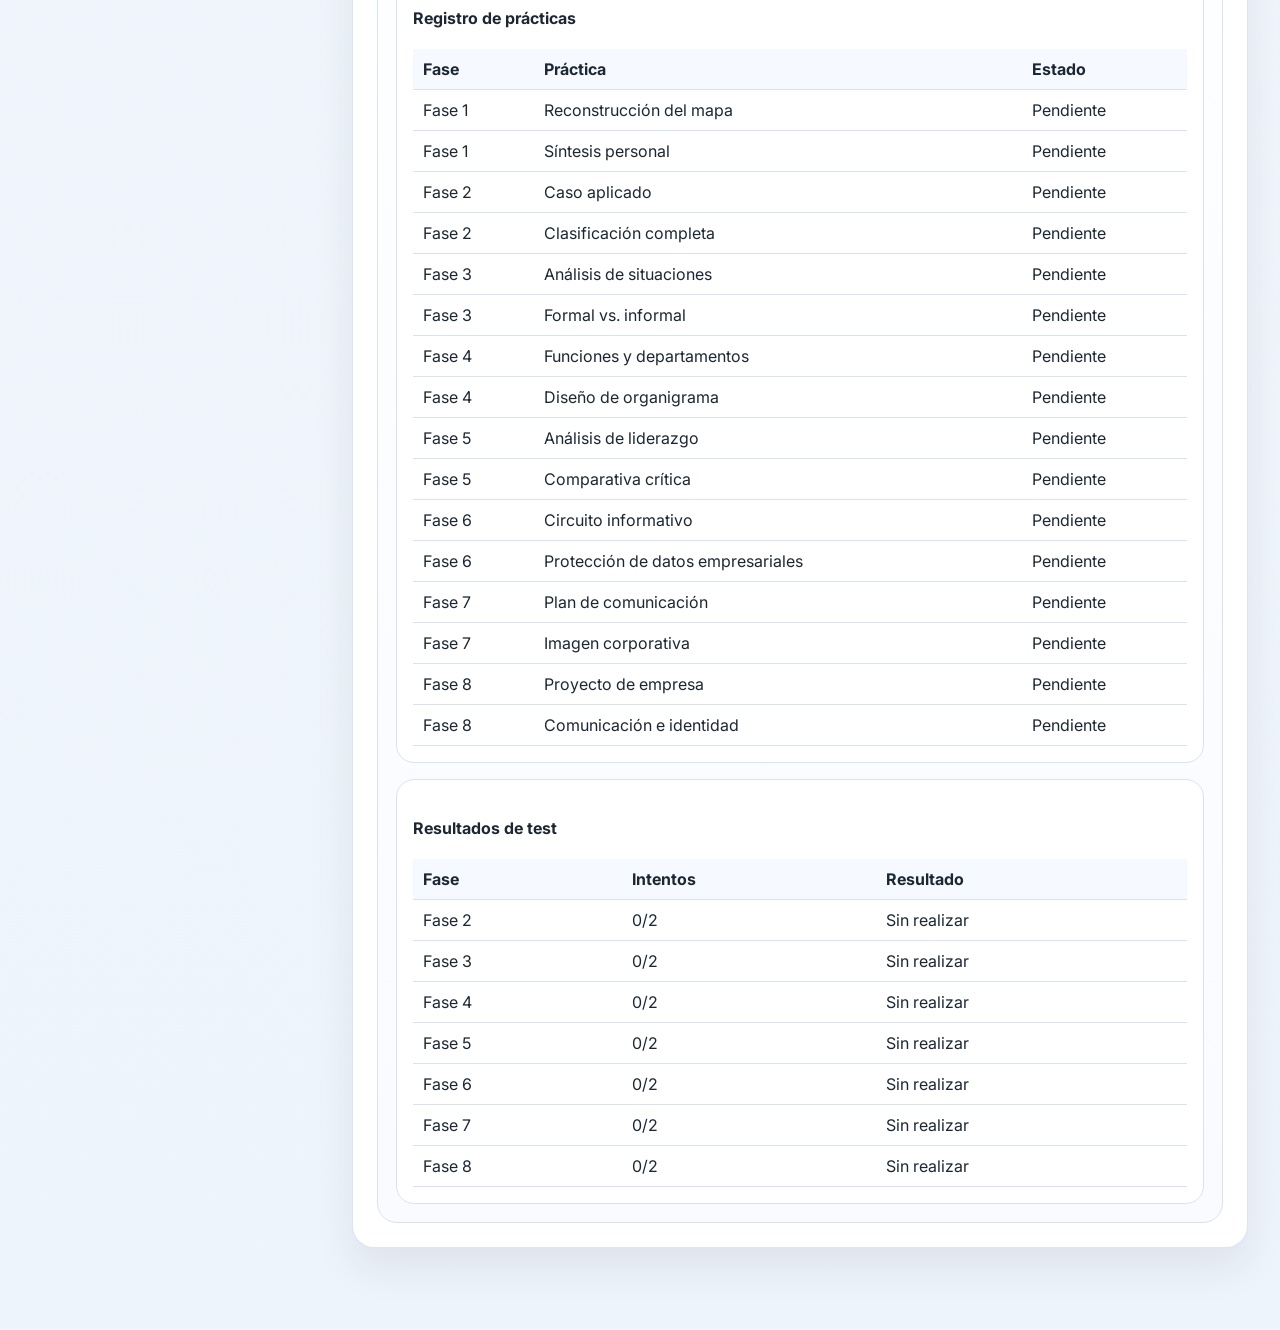
==== commit f4911659: "Add files via upload" ====
--- a/index.html
+++ b/index.html
@@ -1,127 +1,107 @@
-<!doctype html>
+<!DOCTYPE html>
 <html lang="es">
 <head>
-  <meta charset="utf-8">
-  <meta name="viewport" content="width=device-width, initial-scale=1">
-  <title>Unidad 1 · La empresa y su organización</title>
-  <link rel="stylesheet" href="styles.css">
+  <meta charset="UTF-8" />
+  <meta name="viewport" content="width=device-width, initial-scale=1.0" />
+  <title>Unidad 1 · La empresa y su organización · El proceso de comunicación</title>
+  <link rel="preconnect" href="https://fonts.googleapis.com">
+  <link rel="preconnect" href="https://fonts.gstatic.com" crossorigin>
+  <link href="https://fonts.googleapis.com/css2?family=Inter:wght@400;500;600;700;800&display=swap" rel="stylesheet">
+  <link rel="stylesheet" href="styles.css" />
 </head>
 <body>
-  <div id="app" class="app-shell">
+  <div class="app-shell">
     <aside class="sidebar">
-      <div class="brand">
-        <div class="brand-icon">🏢</div>
-        <div>
-          <h1>Unidad 1</h1>
-          <p>La empresa y su organización</p>
+      <div class="brand-card">
+        <p class="eyebrow">CFGS Administración y Finanzas</p>
+        <h1>Unidad 1</h1>
+        <p class="brand-subtitle">La empresa y su organización · El proceso de comunicación</p>
+</div>
+
+      <nav class="phase-nav" id="phaseNav"></nav>
+
+      <section class="mini-panel">
+        <h3>Seguimiento</h3>
+        <div class="progress-ring-wrap">
+          <div class="progress-ring" id="globalProgressText">0%</div>
         </div>
-      </div>
-      <nav id="phaseNav" class="phase-nav"></nav>
-      <div class="sidebar-footer">
-        <button class="ghost-btn" id="goCertificate">Certificado final</button>
-        <button class="ghost-btn" id="resetProgress">Reiniciar progreso</button>
-      </div>
+        <p class="small">Tu progreso se guarda automáticamente aunque cierres la página.</p>
+        <button class="ghost-btn" id="resetProgressBtn">Reiniciar progreso</button>
+      </section>
     </aside>
 
-    <main class="main">
-      <header class="topbar">
+    <main class="main-content">
+      <header class="hero">
         <div>
-          <span class="badge" id="phaseBadge">FASE 1</span>
-          <h2 id="phaseTitle"></h2>
-          <p id="phaseSummary" class="muted"></p>
+          <p class="eyebrow">Situación de aprendizaje digital</p>
+          <h2>Itinerario completo en 8 fases</h2>
+          <p class="hero-text">
+            Recorre los contenidos del tema mediante teoría visual, prácticas guiadas, mapa conceptual con huecos,
+            ejercicios de aplicación y test aleatorios con dos intentos.
+          </p>
         </div>
-        <div class="progress-wrap">
-          <span id="globalProgressText">0%</span>
-          <div class="progress-bar"><div id="globalProgressBar"></div></div>
+        <div class="hero-actions">
+          <button class="primary-btn" data-scroll="fase-1">Empezar ahora</button>
+          <button class="secondary-btn" id="certificateBtn">Generar certificado final</button>
         </div>
       </header>
 
-      <section class="card">
-        <div class="section-head">
-          <div>
-            <h3>Práctica de la fase</h3>
-            <p class="muted" id="practiceText"></p>
-          </div>
-          <span class="pill">Entrega en EVAGD</span>
-        </div>
-        <ol id="practiceSteps" class="steps"></ol>
-        <div class="practice-controls">
-          <label class="checkline"><input type="checkbox" id="practiceDelivered"> He entregado esta práctica en EVAGD</label>
-          <span class="muted small">Evidencia esperada: <span id="practiceEvidence"></span></span>
-        </div>
+      <section class="info-grid">
+        <article class="info-card">
+          <h3>Resultado de aprendizaje</h3>
+          <p>
+            Reconocer la organización de las empresas, la función directiva, los sistemas de información y los procesos
+            de comunicación interna y externa, vinculándolos con la calidad del servicio y la imagen corporativa.
+          </p>
+        </article>
+        <article class="info-card">
+          <h3>Qué incluye esta web</h3>
+          <p>
+            8 fases, actividades prácticas, autoevaluación, test variable, seguimiento persistente, histórico de entregas y
+            certificado final con resultados.
+          </p>
+        </article>
+        <article class="info-card">
+          <h3>Evaluación del estudiante</h3>
+          <p>
+            Cada fase incorpora evidencias de trabajo. El certificado final integra prácticas registradas y notas de los test.
+          </p>
+        </article>
       </section>
 
-      <section id="mapSection" class="card hidden">
-        <div class="section-head">
+      <div id="phasesContainer"></div>
+
+      <section class="certificate-panel" id="certificatePanel">
+        <div class="panel-head">
           <div>
-            <h3>Mapa conceptual gráfico</h3>
-            <p class="muted">Completa los huecos del mapa siguiendo la misma estructura y clasificaciones del esquema teórico.</p>
+            <p class="eyebrow">Cierre del itinerario</p>
+            <h3>Certificado final</h3>
           </div>
-          <div class="map-actions">
-            <button class="secondary-btn" id="clearMap">Limpiar mapa</button>
-            <button class="primary-btn" id="checkMap">Comprobar mapa</button>
+          <div class="panel-actions">
+            <button class="secondary-btn" id="refreshCertificateBtn">Actualizar</button>
+            <button class="primary-btn" id="printCertificateBtn">Imprimir / Guardar PDF</button>
           </div>
         </div>
-        <div class="map-stage">
-          <img src="assets/mapa-fase1.svg" alt="Mapa conceptual gráfico de la fase 1">
-          <div id="mapInputsLayer"></div>
-        </div>
-        <div id="mapFeedback" class="feedback"></div>
-      </section>
-
-      <section class="card">
-        <div class="section-head">
-          <div>
-            <h3>Desbloqueo del test</h3>
-            <p class="muted">El test se abre después de entregar la práctica en EVAGD y validar la verificación docente.</p>
-          </div>
-          <span class="pill warning">Código docente secreto</span>
-        </div>
-        <div class="unlock-grid">
-          <div class="unlock-status">
-            <strong>Estado de la práctica:</strong>
-            <span id="practiceStatusText">Pendiente</span>
-          </div>
-          <div class="unlock-form">
-            <label for="teacherCode">Verificación docente</label>
-            <input id="teacherCode" type="password" autocomplete="off" placeholder="Introduce la verificación del docente">
-            <button id="verifyTeacherCode" class="primary-btn">Validar acceso</button>
-          </div>
-        </div>
-        <div id="unlockMessage" class="feedback"></div>
-      </section>
-
-      <section class="card" id="testSection">
-        <div class="section-head">
-          <div>
-            <h3>Test de la fase</h3>
-            <p class="muted">Cada fase tiene 2 intentos. Tras el segundo, se muestran las respuestas correctas.</p>
-          </div>
-          <div class="pill" id="attemptInfo">Intentos usados: 0/2</div>
-        </div>
-        <div id="testLockedState" class="locked-box">
-          Debes marcar la práctica como entregada y validar la verificación docente para acceder al test.
-        </div>
-        <form id="testForm" class="hidden"></form>
-        <div id="testActions" class="test-actions hidden">
-          <button id="submitTest" class="primary-btn" type="button">Enviar test</button>
-          <button id="newAttempt" class="secondary-btn hidden" type="button">Preparar segundo intento</button>
-        </div>
-        <div id="testFeedback" class="feedback"></div>
-      </section>
-
-      <section class="card hidden" id="certificateSection">
-        <div class="section-head">
-          <div>
-            <h3>Certificado final</h3>
-            <p class="muted">Se habilita cuando las 8 fases tienen práctica marcada y test realizado.</p>
-          </div>
-          <button class="primary-btn" id="printCertificate">Imprimir / Guardar PDF</button>
-        </div>
-        <div class="certificate" id="certificateContent"></div>
+        <div class="certificate-sheet" id="certificateSheet"></div>
       </section>
     </main>
   </div>
+
+  <template id="phaseTemplate">
+    <section class="phase-section">
+      <div class="phase-header">
+        <div>
+          <p class="phase-kicker"></p>
+          <h3></h3>
+        </div>
+        <label class="check-chip">
+          <input type="checkbox" class="phase-complete-checkbox" />
+          <span>Fase completada</span>
+        </label>
+      </div>
+      <div class="phase-body"></div>
+    </section>
+  </template>
 
   <script src="data.js"></script>
   <script src="app.js"></script>
--- a/styles.css
+++ b/styles.css
@@ -1,93 +1,303 @@
-:root{
-  --bg:#f4f7fb;
-  --panel:#ffffff;
-  --ink:#16324a;
-  --muted:#5f7285;
-  --line:#d8e1ea;
-  --primary:#2563eb;
-  --primary-dark:#153b8b;
-  --green:#16a34a;
-  --amber:#d97706;
-  --purple:#7c3aed;
-  --danger:#dc2626;
-  --shadow:0 12px 28px rgba(15,23,42,.08);
-  --radius:20px;
-}
-*{box-sizing:border-box}
-body{margin:0;font-family:Inter,Segoe UI,Arial,sans-serif;background:var(--bg);color:var(--ink)}
-button,input{font:inherit}
-.app-shell{display:grid;grid-template-columns:320px 1fr;min-height:100vh}
-.sidebar{background:linear-gradient(180deg,#123765 0%,#0f2747 100%);color:#fff;padding:24px;display:flex;flex-direction:column;gap:22px}
-.brand{display:flex;gap:14px;align-items:flex-start}
-.brand h1{margin:0;font-size:1.5rem}
-.brand p{margin:4px 0 0;color:#d6e4ff}
-.brand-icon{font-size:2rem}
-.phase-nav{display:grid;gap:10px}
-.phase-link{border:1px solid rgba(255,255,255,.12);background:rgba(255,255,255,.06);border-radius:18px;padding:14px 16px;color:#fff;text-decoration:none;display:flex;justify-content:space-between;gap:12px;align-items:center}
-.phase-link.active{background:#1f4e89;border-color:#7db4ff}
-.phase-link .phase-meta{display:flex;flex-direction:column;gap:4px}
-.phase-link small{color:#c6dbff}
-.phase-state.done{color:#9ff7b0}
-.phase-state.locked{color:#ffd7a6}
-.sidebar-footer{margin-top:auto;display:grid;gap:10px}
-.ghost-btn{border:1px solid rgba(255,255,255,.22);background:rgba(255,255,255,.08);color:#fff;border-radius:14px;padding:12px 14px;cursor:pointer}
-.main{padding:28px}
-.topbar{display:flex;justify-content:space-between;gap:20px;align-items:flex-start;margin-bottom:18px}
-.topbar h2{margin:8px 0 6px;font-size:2rem}
-.muted{color:var(--muted)}
-.small{font-size:.94rem}
-.badge,.pill{display:inline-flex;align-items:center;gap:8px;padding:7px 12px;border-radius:999px;background:#fff;border:1px solid var(--line);font-weight:700}
-.badge{color:#b45309;background:#fff7ed;border-color:#fed7aa}
-.pill{font-size:.92rem}
-.pill.warning{background:#fff7ed;border-color:#fdba74;color:#9a3412}
-.progress-wrap{min-width:240px;background:transparent}
-.progress-bar{height:12px;background:#dbe4ef;border-radius:999px;overflow:hidden;margin-top:8px}
-.progress-bar > div{height:100%;background:linear-gradient(90deg,var(--green),#22c55e);width:0}
-.card{background:var(--panel);border-radius:var(--radius);box-shadow:var(--shadow);padding:22px;margin-bottom:18px}
-.section-head{display:flex;justify-content:space-between;gap:18px;align-items:flex-start;margin-bottom:16px}
-.section-head h3{margin:0 0 6px}
-.steps{margin:0;padding-left:20px;display:grid;gap:10px}
-.practice-controls{display:flex;flex-wrap:wrap;justify-content:space-between;gap:12px;margin-top:16px;padding-top:16px;border-top:1px solid var(--line)}
-.checkline{display:flex;gap:10px;align-items:center;font-weight:600}
-.primary-btn,.secondary-btn{border:none;border-radius:14px;padding:12px 18px;cursor:pointer;font-weight:700}
-.primary-btn{background:var(--primary);color:#fff}
-.secondary-btn{background:#e8eef7;color:var(--ink)}
-.feedback{margin-top:12px;padding:12px 14px;border-radius:14px;background:#f8fafc;border:1px solid var(--line);display:none}
-.feedback.show{display:block}
-.feedback.ok{background:#ecfdf5;border-color:#86efac;color:#166534}
-.feedback.warn{background:#fff7ed;border-color:#fdba74;color:#9a3412}
-.feedback.bad{background:#fef2f2;border-color:#fca5a5;color:#991b1b}
-.unlock-grid{display:grid;grid-template-columns:1fr 1.4fr;gap:16px;align-items:end}
-.unlock-form{display:grid;grid-template-columns:1fr auto;gap:10px;align-items:end}
-.unlock-form label{grid-column:1/-1;font-weight:700}
-.unlock-form input{padding:12px 14px;border-radius:14px;border:1px solid var(--line)}
-.locked-box{padding:18px;border:2px dashed #cbd5e1;border-radius:16px;color:var(--muted)}
-.hidden{display:none !important}
-.question{padding:18px;border:1px solid var(--line);border-radius:18px;margin-bottom:14px;background:#fcfdff}
-.question h4{margin:0 0 12px;font-size:1rem}
-.options{display:grid;gap:10px}
-.option{display:flex;gap:10px;align-items:flex-start;padding:10px 12px;border-radius:14px;border:1px solid #dbe4ef;background:#fff}
-.option.correct{border-color:#86efac;background:#f0fdf4}
-.option.incorrect{border-color:#fca5a5;background:#fef2f2}
-.test-actions{display:flex;gap:12px;flex-wrap:wrap;margin-top:12px}
-.map-stage{position:relative;overflow:auto;border:1px solid var(--line);border-radius:18px;padding:12px;background:#f8fbff}
-.map-stage img{display:block;max-width:1200px;width:100%;height:auto}
-#mapInputsLayer{position:absolute;inset:12px auto auto 12px;width:1200px;height:840px}
-.map-input{position:absolute;padding:4px 8px;border:1px solid #cbd5e1;border-radius:8px;font-size:12px;background:rgba(255,255,255,.95)}
-.map-actions{display:flex;gap:10px}
-.certificate{border:1px solid var(--line);border-radius:18px;padding:24px;background:linear-gradient(180deg,#ffffff,#f8fbff)}
-.certificate h2{margin-top:0}
-.certificate-table{width:100%;border-collapse:collapse;margin-top:16px}
-.certificate-table th,.certificate-table td{border:1px solid var(--line);padding:10px;text-align:left}
-.certificate-table th{background:#eff6ff}
-@media print{
-  body{background:#fff}
-  .sidebar,.topbar,.card:not(#certificateSection){display:none !important}
-  .main{padding:0}
-  #certificateSection{display:block !important;box-shadow:none}
-}
-@media (max-width:1100px){
-  .app-shell{grid-template-columns:1fr}
-  .sidebar{padding-bottom:14px}
-  .unlock-grid{grid-template-columns:1fr}
-}
+:root {
+  --bg: #f4f7fb;
+  --surface: #ffffff;
+  --surface-2: #eef4ff;
+  --text: #1c2733;
+  --muted: #5d6b7a;
+  --line: #d9e3f0;
+  --primary: #2855d9;
+  --primary-soft: #e8efff;
+  --accent: #1ca37a;
+  --accent-soft: #e6fbf4;
+  --warning: #f0a43a;
+  --danger: #d94c4c;
+  --shadow: 0 20px 40px rgba(28, 39, 51, 0.08);
+  --radius: 22px;
+}
+
+* { box-sizing: border-box; }
+html { scroll-behavior: smooth; }
+body {
+  margin: 0;
+  font-family: 'Inter', system-ui, sans-serif;
+  background: linear-gradient(180deg, #f8fbff 0%, #eef4fb 100%);
+  color: var(--text);
+}
+button, input, textarea, select { font: inherit; }
+
+.app-shell {
+  display: grid;
+  grid-template-columns: 320px minmax(0, 1fr);
+  min-height: 100vh;
+}
+
+.sidebar {
+  position: sticky;
+  top: 0;
+  height: 100vh;
+  overflow: auto;
+  padding: 24px;
+  border-right: 1px solid var(--line);
+  background: rgba(255,255,255,0.9);
+  backdrop-filter: blur(14px);
+}
+
+.brand-card, .mini-panel, .phase-link, .info-card, .phase-section, .certificate-panel {
+  background: var(--surface);
+  border: 1px solid rgba(217,227,240,0.9);
+  border-radius: var(--radius);
+  box-shadow: var(--shadow);
+}
+
+.brand-card, .mini-panel { padding: 20px; }
+.brand-subtitle { color: var(--muted); line-height: 1.5; }
+.eyebrow {
+  margin: 0 0 8px;
+  font-size: .78rem;
+  text-transform: uppercase;
+  letter-spacing: .12em;
+  font-weight: 700;
+  color: var(--primary);
+}
+.code-box {
+  margin-top: 16px;
+  padding: 14px 16px;
+  border-radius: 18px;
+  background: linear-gradient(135deg, var(--primary-soft), #f6f8ff);
+}
+.code-box span { display: block; color: var(--muted); font-size: .9rem; }
+.code-box strong { font-size: 1.5rem; }
+
+.phase-nav { margin: 18px 0; display: grid; gap: 10px; }
+.phase-link {
+  display: block;
+  text-decoration: none;
+  color: inherit;
+  padding: 14px 16px;
+}
+.phase-link strong { display: block; margin-bottom: 4px; }
+.phase-link span { color: var(--muted); font-size: .92rem; }
+.phase-link.active { border-color: var(--primary); background: var(--primary-soft); }
+.phase-link.done { outline: 2px solid rgba(28,163,122,.25); }
+
+.progress-ring-wrap { display: flex; justify-content: center; margin: 14px 0; }
+.progress-ring {
+  width: 116px;
+  height: 116px;
+  border-radius: 50%;
+  display: grid;
+  place-items: center;
+  font-size: 1.45rem;
+  font-weight: 800;
+  color: var(--primary);
+  background: conic-gradient(var(--primary) 0%, var(--primary-soft) 0%);
+}
+.small { color: var(--muted); font-size: .9rem; line-height: 1.5; }
+
+.main-content { padding: 32px; }
+.hero {
+  display: flex;
+  justify-content: space-between;
+  gap: 24px;
+  align-items: end;
+  margin-bottom: 24px;
+}
+.hero h2 { font-size: clamp(2rem, 3.4vw, 3.25rem); margin: 0 0 12px; }
+.hero-text { color: var(--muted); max-width: 780px; line-height: 1.7; }
+.hero-actions { display: flex; gap: 12px; flex-wrap: wrap; }
+.primary-btn, .secondary-btn, .ghost-btn {
+  border: none;
+  border-radius: 999px;
+  padding: 12px 18px;
+  cursor: pointer;
+  font-weight: 700;
+}
+.primary-btn { background: var(--primary); color: white; }
+.secondary-btn { background: var(--accent); color: white; }
+.ghost-btn { background: transparent; color: var(--danger); border: 1px solid rgba(217,76,76,.3); }
+
+.info-grid {
+  display: grid;
+  grid-template-columns: repeat(3, minmax(0,1fr));
+  gap: 16px;
+  margin-bottom: 24px;
+}
+.info-card { padding: 20px; }
+.info-card h3 { margin-top: 0; }
+.info-card p { color: var(--muted); line-height: 1.7; }
+
+#phasesContainer { display: grid; gap: 22px; }
+.phase-section { padding: 24px; scroll-margin-top: 20px; }
+.phase-header {
+  display: flex;
+  justify-content: space-between;
+  gap: 18px;
+  align-items: start;
+  margin-bottom: 18px;
+}
+.phase-kicker {
+  display: inline-flex;
+  margin: 0 0 10px;
+  padding: 6px 12px;
+  border-radius: 999px;
+  background: var(--primary-soft);
+  color: var(--primary);
+  font-size: .82rem;
+  font-weight: 700;
+}
+.phase-header h3 { margin: 0; font-size: 1.6rem; }
+.check-chip {
+  white-space: nowrap;
+  display: inline-flex;
+  align-items: center;
+  gap: 10px;
+  padding: 12px 14px;
+  border-radius: 999px;
+  background: #f7f9fc;
+}
+.phase-body { display: grid; gap: 20px; }
+
+.card-grid { display: grid; grid-template-columns: repeat(2, minmax(0,1fr)); gap: 16px; }
+.content-card, .task-card, .test-card, .map-card, .practice-status, .certificate-sheet {
+  border: 1px solid var(--line);
+  border-radius: 20px;
+  padding: 18px;
+  background: #fbfdff;
+}
+.content-card h4, .task-card h4, .test-card h4, .map-card h4 { margin-top: 0; }
+.content-card p, .task-card p, .test-card p, .map-card p, .task-card li { color: var(--muted); line-height: 1.65; }
+.task-card textarea, .student-input, .student-select {
+  width: 100%;
+  border: 1px solid var(--line);
+  border-radius: 16px;
+  padding: 12px 14px;
+  background: white;
+  min-height: 120px;
+}
+.task-card textarea.short { min-height: 70px; }
+.student-input { min-height: auto; }
+.inline-actions { display: flex; gap: 10px; flex-wrap: wrap; margin-top: 12px; }
+.status-text { font-size: .92rem; font-weight: 600; }
+.status-text.saved { color: var(--accent); }
+.status-text.pending { color: var(--warning); }
+.status-text.empty { color: var(--muted); }
+
+.map-layout {
+  display: grid;
+  grid-template-columns: repeat(3, minmax(0,1fr));
+  gap: 14px;
+}
+.map-column {
+  border: 1px dashed #bfd0ea;
+  border-radius: 18px;
+  padding: 14px;
+  background: #f9fbff;
+}
+.map-column h5 { margin: 0 0 10px; font-size: 1rem; }
+.blank-row { display: flex; gap: 8px; margin-bottom: 8px; align-items: center; }
+.blank-row label { min-width: 120px; font-size: .9rem; color: var(--muted); }
+.blank-row input {
+  flex: 1;
+  border: 1px solid var(--line);
+  border-radius: 12px;
+  padding: 10px 12px;
+}
+.map-note { font-size: .92rem; color: var(--muted); }
+
+.badge-list { display: flex; gap: 8px; flex-wrap: wrap; }
+.badge {
+  display: inline-flex;
+  padding: 8px 12px;
+  border-radius: 999px;
+  background: var(--accent-soft);
+  color: #17644f;
+  font-weight: 600;
+  font-size: .9rem;
+}
+
+.quiz-question {
+  border-top: 1px solid var(--line);
+  padding-top: 16px;
+  margin-top: 16px;
+}
+.quiz-question:first-child { border-top: none; padding-top: 0; margin-top: 0; }
+.quiz-options { display: grid; gap: 8px; margin-top: 10px; }
+.quiz-option {
+  display: flex;
+  gap: 10px;
+  align-items: start;
+  padding: 12px;
+  border-radius: 14px;
+  background: white;
+  border: 1px solid var(--line);
+}
+.quiz-option.correct-reveal { border-color: rgba(28,163,122,.5); background: var(--accent-soft); }
+.quiz-option.user-wrong { border-color: rgba(217,76,76,.35); background: rgba(217,76,76,.06); }
+.quiz-summary {
+  padding: 14px;
+  border-radius: 16px;
+  background: var(--primary-soft);
+  color: var(--text);
+  font-weight: 600;
+}
+
+.practice-status-grid {
+  display: grid;
+  grid-template-columns: repeat(2, minmax(0,1fr));
+  gap: 16px;
+}
+.practice-status ul { padding-left: 18px; }
+
+.panel-head {
+  display: flex;
+  justify-content: space-between;
+  align-items: start;
+  gap: 14px;
+  margin-bottom: 16px;
+}
+.certificate-panel { padding: 24px; margin: 28px 0 50px; }
+.certificate-sheet {
+  background: linear-gradient(180deg, #fff 0%, #f9fbff 100%);
+  min-height: 400px;
+}
+.certificate-title { text-align: center; margin-bottom: 14px; }
+.certificate-title h2 { margin: 8px 0; font-size: 2rem; }
+.certificate-grid { display: grid; grid-template-columns: repeat(2, minmax(0,1fr)); gap: 16px; }
+.certificate-block { border: 1px solid var(--line); border-radius: 18px; padding: 16px; background: white; }
+.table-like { width: 100%; border-collapse: collapse; }
+.table-like td, .table-like th { padding: 10px; border-bottom: 1px solid var(--line); text-align: left; }
+.table-like th { background: #f6f9ff; }
+
+@media (max-width: 1100px) {
+  .app-shell { grid-template-columns: 1fr; }
+  .sidebar { position: static; height: auto; border-right: none; border-bottom: 1px solid var(--line); }
+  .info-grid, .card-grid, .map-layout, .practice-status-grid, .certificate-grid { grid-template-columns: 1fr; }
+  .hero { flex-direction: column; align-items: start; }
+}
+
+@media print {
+  body { background: white; }
+  .sidebar, .hero, .info-grid, #phasesContainer, .panel-head { display: none !important; }
+  .main-content { padding: 0; }
+  .certificate-panel { border: none; box-shadow: none; margin: 0; padding: 0; }
+  .certificate-sheet { border: none; box-shadow: none; }
+}
+
+.verify-input{
+  min-width:220px;
+  padding:10px 12px;
+  border:1px solid #c9d3e0;
+  border-radius:10px;
+  font:inherit;
+}
+.verification-panel{
+  margin-top:14px;
+  padding:12px;
+  border:1px solid #d9e1ea;
+  border-radius:14px;
+  background:#f8fbff;
+}
+.verification-panel label{
+  display:block;
+  margin-bottom:8px;
+}
